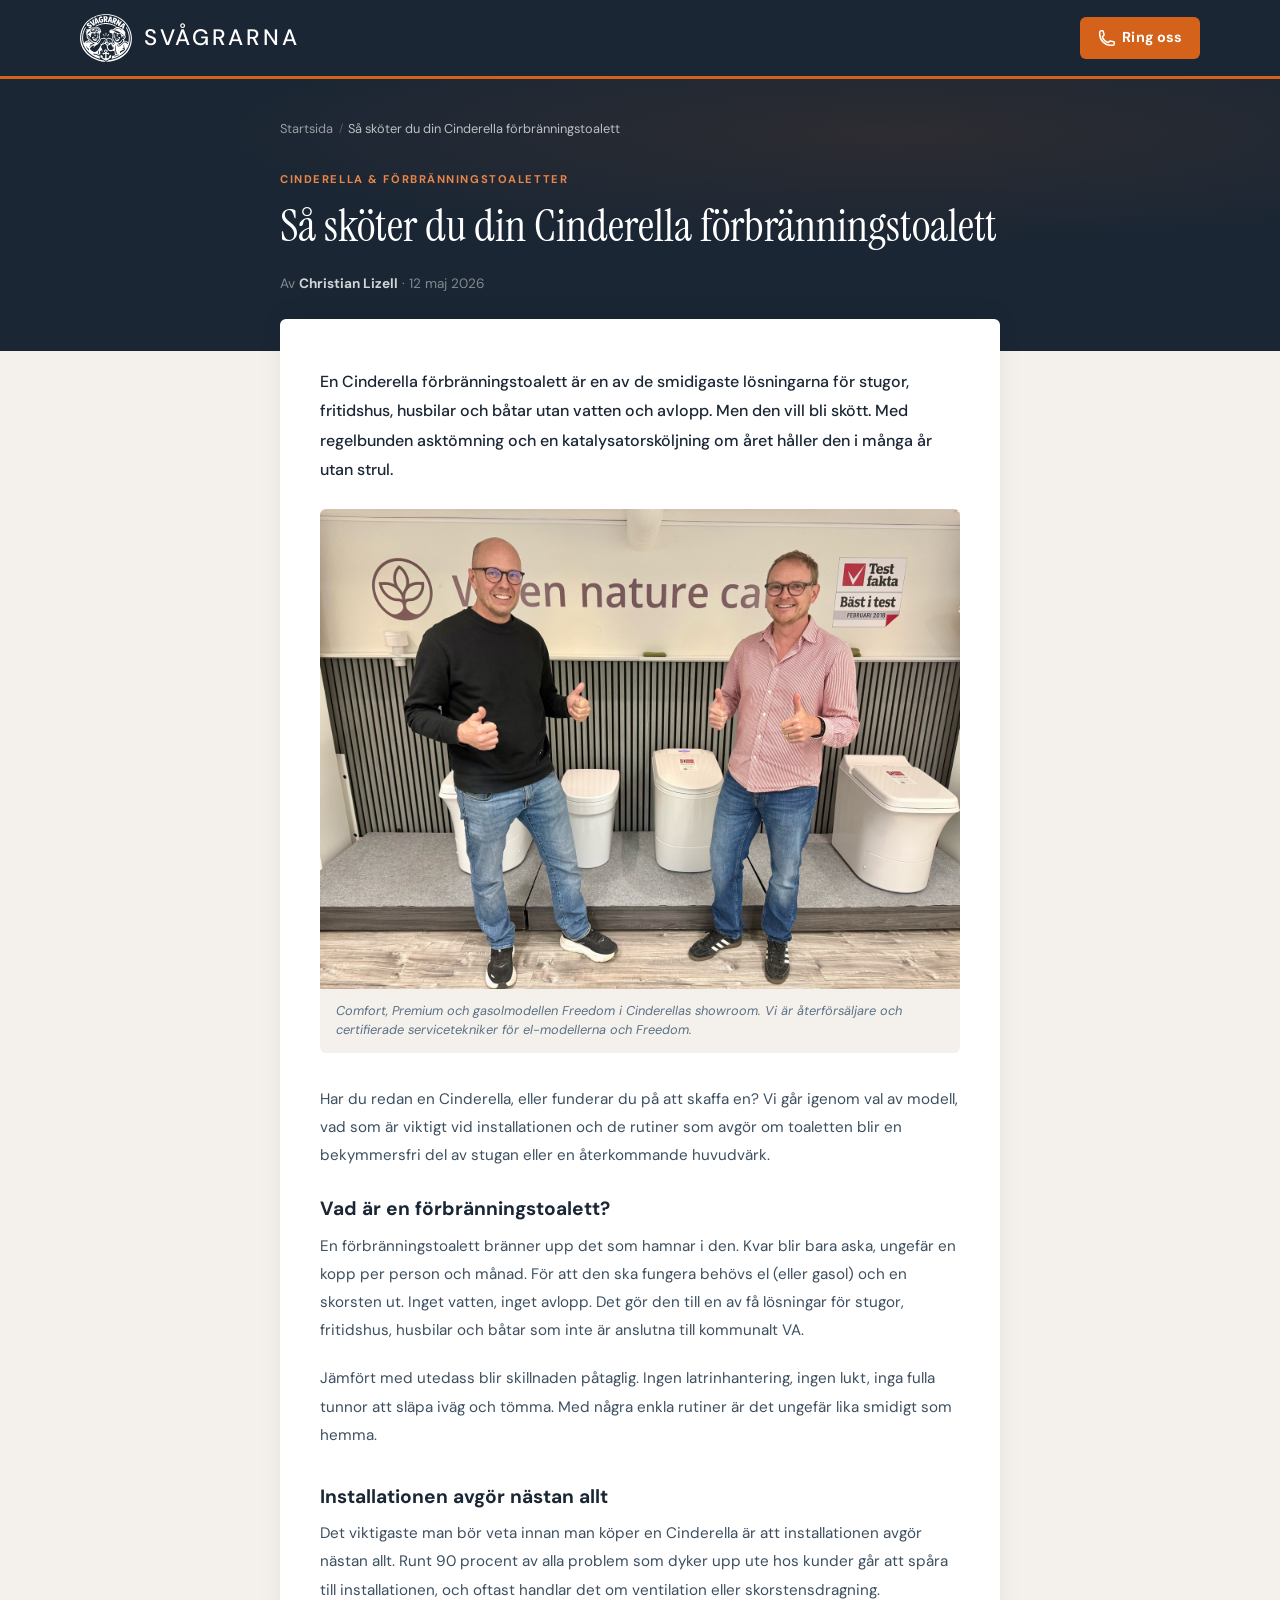
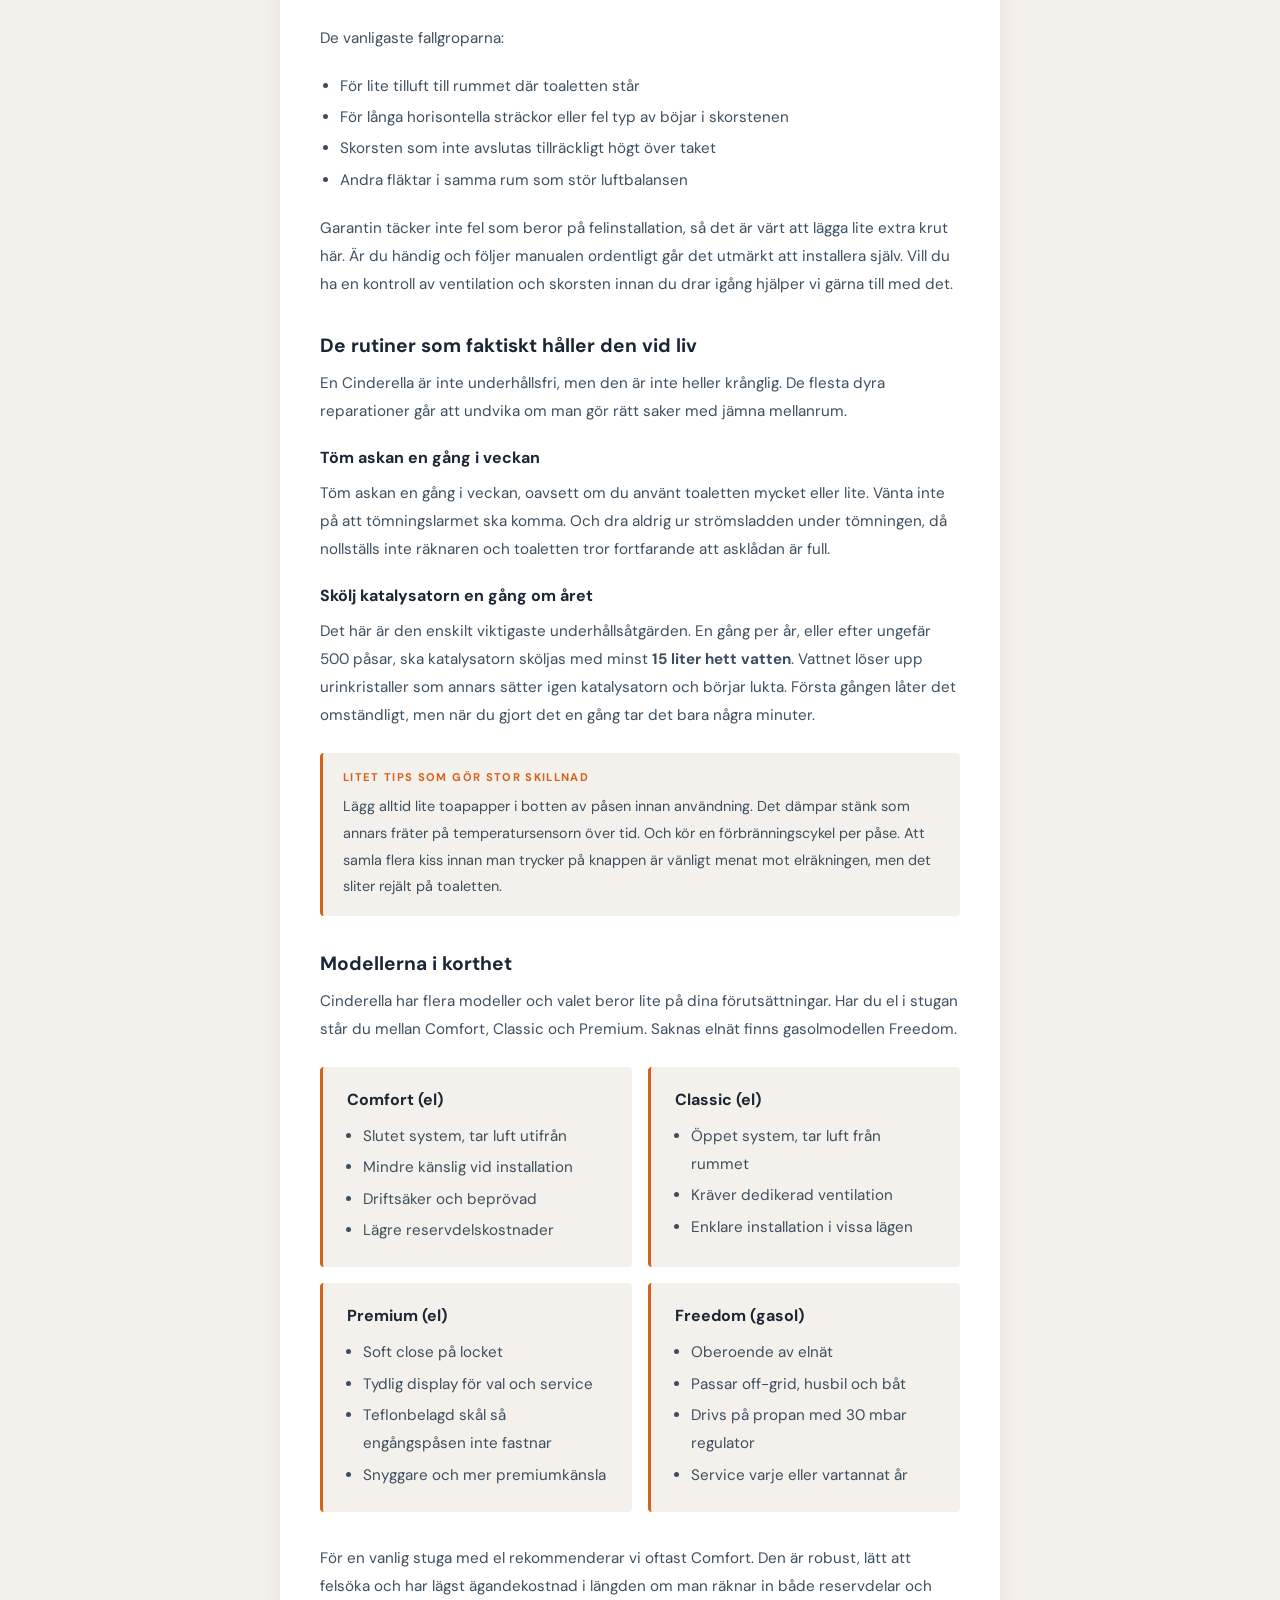
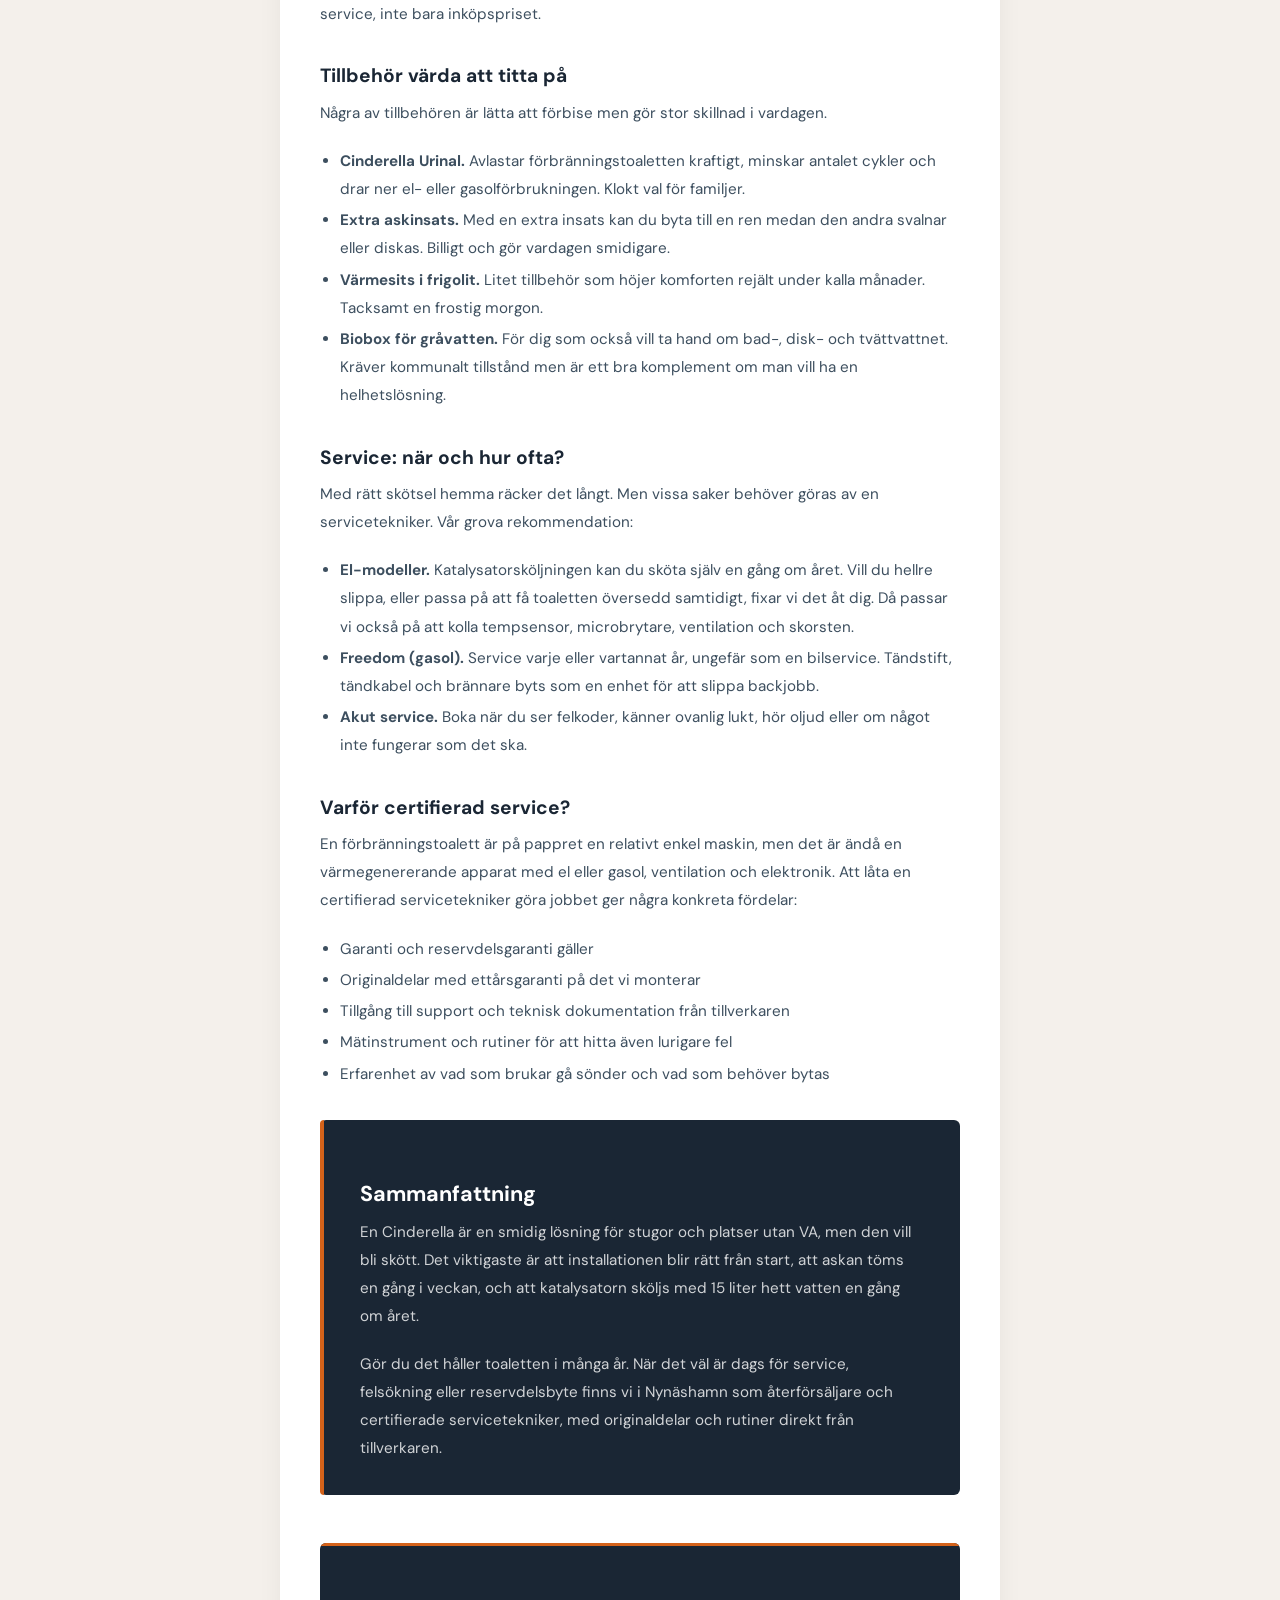
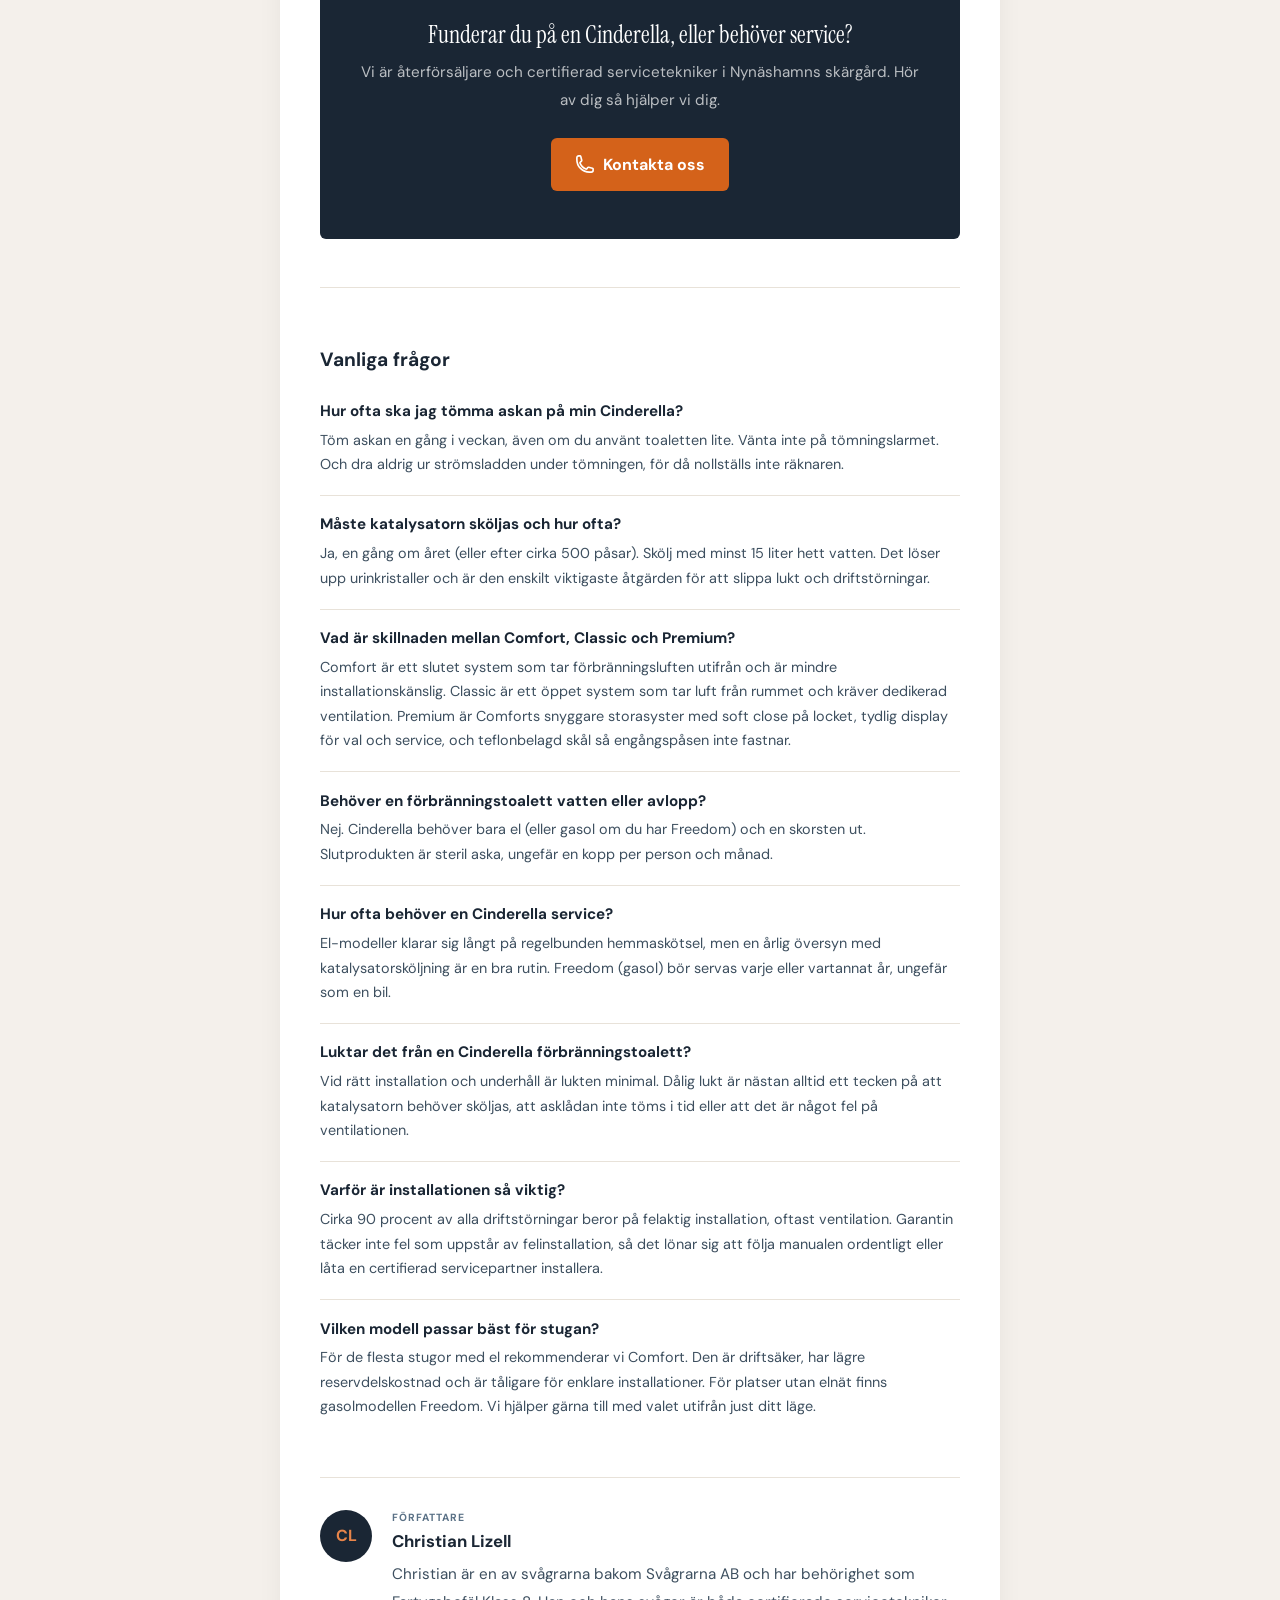
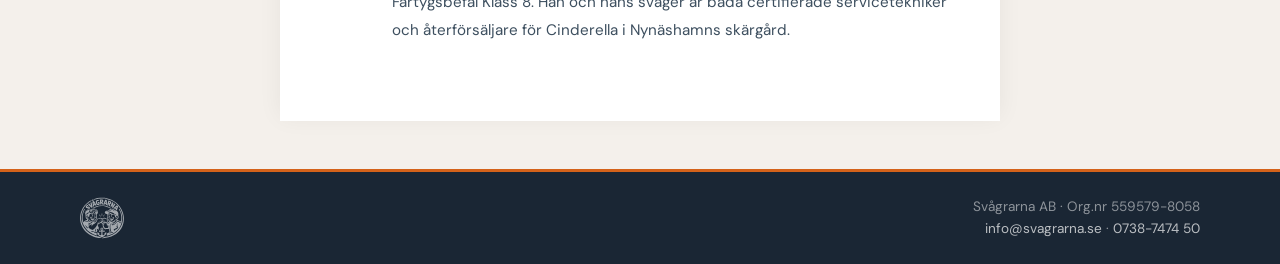
==== artiklar/cinderella-skotsel-och-service/index.html @ 36fe6ace "Korrigera askmängd: en kopp per person och månad, inte per cykel Co-Authored-By: Claude Opus 4.7 (1M" ====
<!DOCTYPE html>
<html lang="sv">
<head>
  <meta charset="UTF-8">
  <meta name="viewport" content="width=device-width, initial-scale=1.0">
  <meta name="description" content="Praktisk guide till skötsel och service av Cinderella förbränningstoaletter. Asktömning, katalysatorsköljning, val av modell, installation och vanliga problem.">
  <title>Så sköter du din Cinderella förbränningstoalett | Svågrarna AB</title>

  <link rel="canonical" href="https://svagrarna.se/artiklar/cinderella-skotsel-och-service/">
  <meta name="robots" content="index, follow">

  <!-- Open Graph -->
  <meta property="og:type" content="article">
  <meta property="og:title" content="Så sköter du din Cinderella förbränningstoalett">
  <meta property="og:description" content="Praktiska råd för asktömning, katalysatorsköljning, val av modell och vanliga problem med Cinderella förbränningstoaletter.">
  <meta property="og:url" content="https://svagrarna.se/artiklar/cinderella-skotsel-och-service/">
  <meta property="og:site_name" content="Svågrarna AB">
  <meta property="og:locale" content="sv_SE">
  <meta property="og:image" content="https://svagrarna.se/artiklar/cinderella-skotsel-och-service/cinderella-utbildning.jpg">
  <meta property="article:published_time" content="2026-05-12">
  <meta property="article:modified_time" content="2026-05-12">
  <meta property="article:author" content="Christian Lizell">

  <!-- Twitter Card -->
  <meta name="twitter:card" content="summary_large_image">
  <meta name="twitter:title" content="Så sköter du din Cinderella förbränningstoalett">
  <meta name="twitter:description" content="Praktiska råd för asktömning, katalysatorsköljning, val av modell och vanliga problem.">
  <meta name="twitter:image" content="https://svagrarna.se/artiklar/cinderella-skotsel-och-service/cinderella-utbildning.jpg">

  <!-- JSON-LD: Article -->
  <script type="application/ld+json">
  {
    "@context": "https://schema.org",
    "@type": "Article",
    "headline": "Så sköter du din Cinderella förbränningstoalett",
    "description": "Praktisk guide till skötsel och service av Cinderella förbränningstoaletter. Asktömning, katalysatorsköljning, val av modell, installation och vanliga problem.",
    "image": "https://svagrarna.se/artiklar/cinderella-skotsel-och-service/cinderella-utbildning.jpg",
    "author": {
      "@type": "Person",
      "name": "Christian Lizell",
      "url": "https://svagrarna.se"
    },
    "publisher": {
      "@type": "Organization",
      "name": "Svågrarna AB",
      "url": "https://svagrarna.se"
    },
    "datePublished": "2026-05-12",
    "dateModified": "2026-05-12",
    "mainEntityOfPage": {
      "@type": "WebPage",
      "@id": "https://svagrarna.se/artiklar/cinderella-skotsel-och-service/"
    },
    "keywords": "Cinderella, förbränningstoalett, stugtoalett, asktömning, katalysatorsköljning, service, Comfort, Classic, Premium, Nynäshamn, skärgård",
    "inLanguage": "sv-SE"
  }
  </script>

  <!-- JSON-LD: FAQPage -->
  <script type="application/ld+json">
  {
    "@context": "https://schema.org",
    "@type": "FAQPage",
    "mainEntity": [
      {
        "@type": "Question",
        "name": "Hur ofta ska jag tömma askan på min Cinderella?",
        "acceptedAnswer": {
          "@type": "Answer",
          "text": "Töm askan en gång i veckan, även om du använt toaletten lite. Vänta inte på tömningslarmet. Och dra aldrig ur strömsladden under tömningen, för då nollställs inte räknaren."
        }
      },
      {
        "@type": "Question",
        "name": "Måste katalysatorn sköljas och hur ofta?",
        "acceptedAnswer": {
          "@type": "Answer",
          "text": "Ja, en gång om året (eller efter cirka 500 påsar). Skölj med minst 15 liter hett vatten. Det löser upp urinkristaller och är den enskilt viktigaste åtgärden för att slippa lukt och driftstörningar."
        }
      },
      {
        "@type": "Question",
        "name": "Vad är skillnaden mellan Cinderella Comfort, Classic och Premium?",
        "acceptedAnswer": {
          "@type": "Answer",
          "text": "Comfort är ett slutet system som tar förbränningsluften utifrån och är mindre installationskänslig. Classic är ett öppet system som tar luft från rummet och kräver dedikerad ventilation. Premium är Comforts snyggare storasyster med soft close på locket, tydlig display för val och service, och teflonbelagd skål så engångspåsen inte fastnar."
        }
      },
      {
        "@type": "Question",
        "name": "Behöver en förbränningstoalett vatten eller avlopp?",
        "acceptedAnswer": {
          "@type": "Answer",
          "text": "Nej. Cinderella behöver bara el (eller gasol om du har Freedom) och en skorsten ut. Slutprodukten är steril aska, ungefär en kopp per person och månad."
        }
      },
      {
        "@type": "Question",
        "name": "Hur ofta behöver en Cinderella service?",
        "acceptedAnswer": {
          "@type": "Answer",
          "text": "El-modeller klarar sig långt på regelbunden hemmaskötsel, men en årlig översyn med katalysatorsköljning är en bra rutin. Freedom (gasol) bör servas varje eller vartannat år, ungefär som en bil."
        }
      },
      {
        "@type": "Question",
        "name": "Luktar det från en Cinderella förbränningstoalett?",
        "acceptedAnswer": {
          "@type": "Answer",
          "text": "Vid rätt installation och underhåll är lukten minimal. Dålig lukt är nästan alltid ett tecken på att katalysatorn behöver sköljas, att asklådan inte töms i tid eller att det är något fel på ventilationen."
        }
      },
      {
        "@type": "Question",
        "name": "Varför är installationen så viktig?",
        "acceptedAnswer": {
          "@type": "Answer",
          "text": "Cirka 90 procent av alla driftstörningar beror på felaktig installation, oftast ventilation. Garantin täcker inte fel som uppstår av felinstallation, så det lönar sig att följa manualen ordentligt eller låta en certifierad servicepartner installera."
        }
      },
      {
        "@type": "Question",
        "name": "Vilken modell passar bäst för stugan?",
        "acceptedAnswer": {
          "@type": "Answer",
          "text": "För de flesta stugor med el rekommenderar vi Comfort. Den är driftsäker, har lägre reservdelskostnad och är tåligare för enklare installationer. För platser utan elnät finns gasolmodellen Freedom. Vi hjälper gärna till med valet utifrån just ditt läge."
        }
      }
    ]
  }
  </script>

  <!-- JSON-LD: BreadcrumbList -->
  <script type="application/ld+json">
  {
    "@context": "https://schema.org",
    "@type": "BreadcrumbList",
    "itemListElement": [
      {
        "@type": "ListItem",
        "position": 1,
        "name": "Startsida",
        "item": "https://svagrarna.se/"
      },
      {
        "@type": "ListItem",
        "position": 2,
        "name": "Så sköter du din Cinderella förbränningstoalett",
        "item": "https://svagrarna.se/artiklar/cinderella-skotsel-och-service/"
      }
    ]
  }
  </script>

  <link rel="preconnect" href="https://fonts.googleapis.com">
  <link rel="preconnect" href="https://fonts.gstatic.com" crossorigin>
  <link href="https://fonts.googleapis.com/css2?family=DM+Sans:ital,wght@0,400;0,500;0,600;0,700;1,400&family=Instrument+Serif:ital@0;1&display=swap" rel="stylesheet">

  <style>
    :root {
      --rust: #d4621a;
      --rust-dark: #b8520f;
      --rust-light: #e8854a;
      --navy: #1a2634;
      --navy-mid: #243545;
      --navy-light: #2e4356;
      --slate: #5a7186;
      --slate-light: #8da4b8;
      --sand: #f4f0eb;
      --sand-dark: #e8e2d9;
      --white: #ffffff;
      --text: #1a2634;
      --text-light: #5a7186;
      --text-body: #3d4f5f;

      --font-display: 'Instrument Serif', Georgia, serif;
      --font-body: 'DM Sans', system-ui, sans-serif;
    }

    *, *::before, *::after { margin: 0; padding: 0; box-sizing: border-box; }
    html { scroll-behavior: smooth; -webkit-text-size-adjust: 100%; background: var(--navy); }
    body { font-family: var(--font-body); color: var(--text); background: var(--sand); line-height: 1.6; font-size: 16px; -webkit-font-smoothing: antialiased; overflow-x: hidden; }
    img, svg { display: block; max-width: 100%; }
    a { color: inherit; text-decoration: none; }
    button { font-family: inherit; cursor: pointer; border: none; }

    /* HEADER */
    .site-header {
      position: sticky; top: 0; z-index: 100;
      background: var(--navy);
      border-bottom: 3px solid var(--rust);
      padding: 0.75rem 1rem;
    }
    .header-inner {
      max-width: 1120px; margin: 0 auto;
      display: flex; align-items: center; justify-content: space-between; gap: 1rem;
    }
    .header-brand { display: flex; align-items: center; gap: 0.75rem; flex-shrink: 0; }
    .header-logo { height: 48px; width: auto; flex-shrink: 0; filter: brightness(0) invert(1); }
    .header-wordmark {
      font-family: var(--font-body); font-size: 1.2rem; font-weight: 500;
      color: var(--white); letter-spacing: 0.12em; white-space: nowrap;
    }
    .btn-call {
      display: inline-flex; align-items: center; gap: 0.4rem;
      background: var(--rust); color: var(--white);
      font-weight: 700; font-size: 0.9rem;
      padding: 0.6rem 1.1rem; border-radius: 6px;
      letter-spacing: 0.01em;
      transition: background 0.2s, transform 0.15s;
      white-space: nowrap;
    }
    .btn-call:hover { background: var(--rust-dark); }
    .btn-call:active { transform: scale(0.97); }
    .btn-call svg { width: 18px; height: 18px; flex-shrink: 0; }
    .header-actions { display: flex; align-items: center; gap: 0.75rem; }
    .btn-call .btn-label-long { display: none; }
    @media (min-width: 480px) {
      .btn-call .btn-label-short { display: none; }
      .btn-call .btn-label-long { display: inline; }
    }

    /* ARTICLE HERO */
    .article-hero {
      background: var(--navy);
      color: var(--white);
      padding: 2rem 1rem 3rem;
      position: relative;
      overflow: hidden;
    }
    .article-hero::before {
      content: '';
      position: absolute; inset: 0;
      background:
        radial-gradient(ellipse 80% 60% at 70% 20%, rgba(212,98,26,0.10) 0%, transparent 70%),
        radial-gradient(ellipse 50% 80% at 20% 80%, rgba(26,38,52,0.6) 0%, transparent 60%);
      pointer-events: none;
    }
    .article-hero-inner {
      position: relative; z-index: 1;
      max-width: 720px; margin: 0 auto;
    }
    .breadcrumb {
      font-size: 0.8rem;
      color: rgba(255,255,255,0.4);
      margin-bottom: 2rem;
      display: flex;
      align-items: center;
      gap: 0.35rem;
      flex-wrap: wrap;
    }
    .breadcrumb a { color: rgba(255,255,255,0.55); transition: color 0.2s; }
    .breadcrumb a:hover { color: var(--white); }
    .breadcrumb-sep { color: rgba(255,255,255,0.25); font-size: 0.7rem; user-select: none; }
    .breadcrumb-current { color: rgba(255,255,255,0.7); }

    .article-category {
      font-size: 0.7rem; font-weight: 700;
      letter-spacing: 0.14em; text-transform: uppercase;
      color: var(--rust-light);
      margin-bottom: 0.75rem;
    }
    .article-hero h1 {
      font-family: var(--font-display);
      font-weight: 400;
      font-size: clamp(1.8rem, 5vw, 2.8rem);
      line-height: 1.15;
      margin-bottom: 1.25rem;
    }
    .article-meta { font-size: 0.85rem; color: rgba(255,255,255,0.45); }
    .article-meta strong { color: rgba(255,255,255,0.8); }

    /* ARTICLE BODY */
    .article-body {
      max-width: 720px;
      margin: -1.5rem auto 0;
      padding: 2.5rem 1.5rem 3rem;
      background: var(--white);
      position: relative;
      z-index: 2;
      border-radius: 6px 6px 0 0;
      box-shadow: 0 -4px 24px rgba(0,0,0,0.06);
    }
    .article-body p {
      color: var(--text-body);
      line-height: 1.85;
      margin-bottom: 1.25rem;
      font-size: 0.95rem;
    }
    .article-body p.lead {
      font-size: 1rem;
      color: var(--text);
      line-height: 1.85;
      margin-bottom: 1.5rem;
      font-weight: 500;
    }
    .article-body h2 {
      font-family: var(--font-body);
      font-size: 1.2rem;
      font-weight: 700;
      color: var(--text);
      margin: 2.25rem 0 0.6rem;
      line-height: 1.3;
    }
    .article-body h2:first-of-type { margin-top: 1.75rem; }
    .article-body h3 {
      font-size: 1rem;
      font-weight: 700;
      color: var(--text);
      margin-bottom: 0.5rem;
    }
    .article-body ul {
      color: var(--text-body);
      margin: 0 0 1.25rem 1.25rem;
      line-height: 1.85;
      font-size: 0.95rem;
    }
    .article-body li { margin-bottom: 0.2rem; }

    /* FIGURE */
    .article-figure {
      margin: 0 0 2rem;
      border-radius: 6px;
      overflow: hidden;
      background: var(--sand);
    }
    .article-figure img {
      width: 100%;
      height: auto;
      display: block;
    }
    .article-figure figcaption {
      font-size: 0.8rem;
      color: var(--text-light);
      padding: 0.75rem 1rem 0.85rem;
      line-height: 1.5;
      font-style: italic;
    }

    /* COMPARISON GRID */
    .compare-grid {
      display: grid;
      grid-template-columns: 1fr;
      gap: 1rem;
      margin: 1.5rem 0 2rem;
    }
    @media (min-width: 600px) {
      .compare-grid { grid-template-columns: 1fr 1fr; }
    }
    .compare-card {
      background: var(--sand);
      padding: 1.25rem 1.5rem;
      border-left: 3px solid var(--rust);
      border-radius: 4px;
    }
    .compare-card h3 { margin-bottom: 0.6rem; }
    .compare-card ul { margin-left: 1rem; margin-bottom: 0; }

    /* TIP CALLOUT */
    .tip-box {
      background: var(--sand);
      border-left: 3px solid var(--rust);
      padding: 1rem 1.25rem;
      margin: 1.5rem 0;
      border-radius: 4px;
    }
    .tip-box h3 {
      font-size: 0.7rem;
      font-weight: 700;
      letter-spacing: 0.12em;
      text-transform: uppercase;
      color: var(--rust);
      margin-bottom: 0.4rem;
    }
    .tip-box p {
      margin: 0;
      font-size: 0.9rem;
    }

    /* SUMMARY BOX */
    .summary-box {
      background: var(--navy);
      color: var(--white);
      padding: 1.75rem 2rem;
      margin: 2rem 0;
      border-radius: 6px;
      position: relative;
    }
    .summary-box::before {
      content: '';
      position: absolute;
      top: 0; left: 0; bottom: 0;
      width: 4px;
      background: var(--rust);
      border-radius: 6px 0 0 6px;
    }
    .summary-box h2 {
      margin: 0 0 0.6rem;
      padding-top: 0;
      color: var(--white);
      font-size: 1.35rem;
    }
    .summary-box p { color: rgba(255,255,255,0.8); font-size: 0.95rem; }
    .summary-box p:last-child { margin-bottom: 0; }

    /* CTA */
    .article-cta {
      background: var(--navy);
      color: var(--white);
      padding: 2.5rem 2rem;
      text-align: center;
      border-radius: 6px;
      margin: 3rem 0;
      position: relative;
      overflow: hidden;
    }
    .article-cta::before {
      content: '';
      position: absolute;
      top: 0; left: 0; right: 0;
      height: 3px;
      background: var(--rust);
    }
    .article-cta h2 {
      font-family: var(--font-display);
      font-size: 1.5rem;
      font-weight: 400;
      margin-bottom: 0.5rem;
      color: var(--white);
    }
    .article-cta p { margin-bottom: 1.5rem; color: rgba(255,255,255,0.7); }
    .article-cta .cta-btn {
      display: inline-flex; align-items: center; gap: 0.5rem;
      background: var(--rust); color: var(--white);
      font-weight: 700; font-size: 1rem;
      padding: 0.85rem 1.5rem;
      border-radius: 6px;
      transition: background 0.2s, transform 0.15s;
    }
    .article-cta .cta-btn:hover { background: var(--rust-dark); }
    .article-cta .cta-btn:active { transform: scale(0.97); }
    .article-cta .cta-btn svg { width: 20px; height: 20px; }

    /* FAQ */
    .faq-section {
      margin-top: 3rem;
      padding-top: 2rem;
      border-top: 1px solid var(--sand-dark);
    }
    .faq-section > h2 { margin-top: 0; }
    .faq-item {
      border-bottom: 1px solid var(--sand-dark);
      padding: 1.15rem 0;
    }
    .faq-item:last-child { border-bottom: none; }
    .faq-item dt {
      font-weight: 700;
      color: var(--text);
      margin-bottom: 0.35rem;
      font-size: 0.95rem;
      line-height: 1.4;
    }
    .faq-item dd {
      color: var(--text-body);
      line-height: 1.7;
      font-size: 0.9rem;
    }

    /* AUTHOR */
    .author-box {
      display: flex;
      align-items: flex-start;
      gap: 1.25rem;
      border-top: 1px solid var(--sand-dark);
      padding-top: 2rem;
      margin-top: 2.5rem;
    }
    .author-avatar {
      width: 52px; height: 52px;
      border-radius: 50%;
      background: var(--navy);
      display: flex; align-items: center; justify-content: center;
      color: var(--rust-light);
      font-weight: 700; font-size: 1rem;
      flex-shrink: 0;
    }
    .author-label {
      font-size: 0.65rem; font-weight: 700;
      letter-spacing: 0.1em; text-transform: uppercase;
      color: var(--slate); margin-bottom: 0.1rem;
    }
    .author-name {
      font-weight: 700;
      font-size: 1.05rem;
      margin-bottom: 0.3rem;
      color: var(--text);
    }
    .author-bio {
      font-size: 0.85rem;
      color: var(--text-body);
      line-height: 1.65;
    }

    /* FOOTER */
    .site-footer {
      background: var(--navy);
      color: rgba(255,255,255,0.5);
      padding: 1.5rem 1rem;
      border-top: 3px solid var(--rust);
    }
    .footer-inner {
      max-width: 1120px; margin: 0 auto;
      display: flex; flex-wrap: wrap;
      justify-content: space-between; align-items: center;
      gap: 1rem;
    }
    .footer-logo { height: 44px; width: auto; filter: brightness(0) invert(1); opacity: 0.6; }
    .footer-info { font-size: 0.85rem; text-align: right; }
    .footer-info a { color: rgba(255,255,255,0.7); transition: color 0.2s; }
    .footer-info a:hover { color: var(--white); }

    /* RESPONSIVE */
    @media (min-width: 768px) {
      .site-header { padding: 0.75rem 2rem; }
      .header-logo { height: 52px; }
      .header-wordmark { font-size: 1.4rem; }
      .article-hero { padding: 2.5rem 2rem 3.5rem; }
      .article-body { padding: 3rem 2.5rem 3.5rem; margin-top: -2rem; }
      .summary-box { padding: 2rem 2.5rem; }
      .article-cta { padding: 3rem 2.5rem; }
    }
    @media (max-width: 600px) {
      .btn-call { min-height: 48px; }
    }
    @media (prefers-reduced-motion: reduce) {
      html { scroll-behavior: auto; }
    }
  </style>
</head>
<body>

  <!-- Header -->
  <header class="site-header">
    <div class="header-inner">
      <a href="/" class="header-brand" aria-label="Svågrarna AB, startsida">
        <img src="/sv%C3%A5grarna.svg" alt="" class="header-logo">
        <span class="header-wordmark">SVÅGRARNA</span>
      </a>
      <div class="header-actions">
        <a href="#" class="btn-call phone-link" aria-label="Ring oss">
          <svg xmlns="http://www.w3.org/2000/svg" fill="none" viewBox="0 0 24 24" stroke-width="2" stroke="currentColor"><path stroke-linecap="round" stroke-linejoin="round" d="M2.25 6.75c0 8.284 6.716 15 15 15h2.25a2.25 2.25 0 002.25-2.25v-1.372c0-.516-.351-.966-.852-1.091l-4.423-1.106c-.44-.11-.902.055-1.173.417l-.97 1.293c-.282.376-.769.542-1.21.38a12.035 12.035 0 01-7.143-7.143c-.162-.441.004-.928.38-1.21l1.293-.97c.363-.271.527-.734.417-1.173L6.963 3.102a1.125 1.125 0 00-1.091-.852H4.5A2.25 2.25 0 002.25 4.5v2.25z"/></svg>
          <span class="btn-label-short">Ring</span>
          <span class="btn-label-long">Ring oss</span>
        </a>
      </div>
    </div>
  </header>

  <!-- Article hero -->
  <header class="article-hero">
    <div class="article-hero-inner">
      <nav class="breadcrumb" aria-label="Brödsmulor">
        <a href="/">Startsida</a>
        <span class="breadcrumb-sep" aria-hidden="true">/</span>
        <span class="breadcrumb-current">Så sköter du din Cinderella förbränningstoalett</span>
      </nav>
      <div class="article-category">Cinderella &amp; Förbränningstoaletter</div>
      <h1>Så sköter du din Cinderella förbränningstoalett</h1>
      <div class="article-meta">
        Av <strong>Christian Lizell</strong> &middot;
        <time datetime="2026-05-12">12 maj 2026</time>
      </div>
    </div>
  </header>

  <!-- Article body -->
  <main class="article-body">
    <article>

      <p class="lead">
        En Cinderella förbränningstoalett är en av de smidigaste lösningarna för stugor, fritidshus,
        husbilar och båtar utan vatten och avlopp. Men den vill bli skött. Med regelbunden
        asktömning och en katalysatorsköljning om året håller den i många år utan strul.
      </p>

      <figure class="article-figure">
        <img src="cinderella-utbildning.jpg" alt="Svågrarna framför tre olika Cinderella förbränningstoaletter: Comfort, Premium och Freedom." loading="lazy" width="1600" height="1200">
        <figcaption>Comfort, Premium och gasolmodellen Freedom i Cinderellas showroom. Vi är återförsäljare och certifierade servicetekniker för el-modellerna och Freedom.</figcaption>
      </figure>

      <p>
        Har du redan en Cinderella, eller funderar du på att skaffa en? Vi går igenom val av modell,
        vad som är viktigt vid installationen och de rutiner som avgör om toaletten blir en
        bekymmersfri del av stugan eller en återkommande huvudvärk.
      </p>

      <h2 id="vad-ar-en-forbranningstoalett">Vad är en förbränningstoalett?</h2>
      <p>
        En förbränningstoalett bränner upp det som hamnar i den. Kvar blir bara aska, ungefär en
        kopp per person och månad. För att den ska fungera behövs el (eller gasol) och en skorsten
        ut. Inget vatten, inget avlopp. Det gör den till en av få lösningar för stugor, fritidshus,
        husbilar och båtar som inte är anslutna till kommunalt VA.
      </p>
      <p>
        Jämfört med utedass blir skillnaden påtaglig. Ingen latrinhantering, ingen lukt, inga
        fulla tunnor att släpa iväg och tömma. Med några enkla rutiner är det ungefär lika
        smidigt som hemma.
      </p>

      <h2 id="installation-ar-a-och-o">Installationen avgör nästan allt</h2>
      <p>
        Det viktigaste man bör veta innan man köper en Cinderella är att installationen avgör
        nästan allt. Runt 90 procent av alla problem som dyker upp ute hos kunder går att spåra
        till installationen, och oftast handlar det om ventilation eller skorstensdragning.
      </p>
      <p>De vanligaste fallgroparna:</p>
      <ul>
        <li>För lite tilluft till rummet där toaletten står</li>
        <li>För långa horisontella sträckor eller fel typ av böjar i skorstenen</li>
        <li>Skorsten som inte avslutas tillräckligt högt över taket</li>
        <li>Andra fläktar i samma rum som stör luftbalansen</li>
      </ul>
      <p>
        Garantin täcker inte fel som beror på felinstallation, så det är värt att lägga lite extra
        krut här. Är du händig och följer manualen ordentligt går det utmärkt att installera själv.
        Vill du ha en kontroll av ventilation och skorsten innan du drar igång hjälper vi gärna
        till med det.
      </p>

      <h2 id="forebyggande-underhall">De rutiner som faktiskt håller den vid liv</h2>
      <p>
        En Cinderella är inte underhållsfri, men den är inte heller krånglig. De flesta dyra
        reparationer går att undvika om man gör rätt saker med jämna mellanrum.
      </p>

      <h3>Töm askan en gång i veckan</h3>
      <p>
        Töm askan en gång i veckan, oavsett om du använt toaletten mycket eller lite. Vänta inte
        på att tömningslarmet ska komma. Och dra aldrig ur strömsladden under tömningen, då
        nollställs inte räknaren och toaletten tror fortfarande att asklådan är full.
      </p>

      <h3>Skölj katalysatorn en gång om året</h3>
      <p>
        Det här är den enskilt viktigaste underhållsåtgärden. En gång per år, eller efter ungefär
        500 påsar, ska katalysatorn sköljas med minst <strong>15 liter hett vatten</strong>.
        Vattnet löser upp urinkristaller som annars sätter igen katalysatorn och börjar lukta.
        Första gången låter det omständligt, men när du gjort det en gång tar det bara några
        minuter.
      </p>

      <div class="tip-box">
        <h3>Litet tips som gör stor skillnad</h3>
        <p>
          Lägg alltid lite toapapper i botten av påsen innan användning. Det dämpar stänk som
          annars fräter på temperatursensorn över tid. Och kör en förbränningscykel per påse. Att
          samla flera kiss innan man trycker på knappen är vänligt menat mot elräkningen, men det
          sliter rejält på toaletten.
        </p>
      </div>

      <h2 id="modellerna-i-korthet">Modellerna i korthet</h2>
      <p>
        Cinderella har flera modeller och valet beror lite på dina förutsättningar. Har du el i
        stugan står du mellan Comfort, Classic och Premium. Saknas elnät finns gasolmodellen
        Freedom.
      </p>
      <div class="compare-grid">
        <div class="compare-card">
          <h3>Comfort (el)</h3>
          <ul>
            <li>Slutet system, tar luft utifrån</li>
            <li>Mindre känslig vid installation</li>
            <li>Driftsäker och beprövad</li>
            <li>Lägre reservdelskostnader</li>
          </ul>
        </div>
        <div class="compare-card">
          <h3>Classic (el)</h3>
          <ul>
            <li>Öppet system, tar luft från rummet</li>
            <li>Kräver dedikerad ventilation</li>
            <li>Enklare installation i vissa lägen</li>
          </ul>
        </div>
        <div class="compare-card">
          <h3>Premium (el)</h3>
          <ul>
            <li>Soft close på locket</li>
            <li>Tydlig display för val och service</li>
            <li>Teflonbelagd skål så engångspåsen inte fastnar</li>
            <li>Snyggare och mer premiumkänsla</li>
          </ul>
        </div>
        <div class="compare-card">
          <h3>Freedom (gasol)</h3>
          <ul>
            <li>Oberoende av elnät</li>
            <li>Passar off-grid, husbil och båt</li>
            <li>Drivs på propan med 30 mbar regulator</li>
            <li>Service varje eller vartannat år</li>
          </ul>
        </div>
      </div>
      <p>
        För en vanlig stuga med el rekommenderar vi oftast Comfort. Den är robust, lätt att
        felsöka och har lägst ägandekostnad i längden om man räknar in både reservdelar och
        service, inte bara inköpspriset.
      </p>

      <h2 id="tillbehor">Tillbehör värda att titta på</h2>
      <p>
        Några av tillbehören är lätta att förbise men gör stor skillnad i vardagen.
      </p>
      <ul>
        <li><strong>Cinderella Urinal.</strong> Avlastar förbränningstoaletten kraftigt, minskar
          antalet cykler och drar ner el- eller gasolförbrukningen. Klokt val för familjer.</li>
        <li><strong>Extra askinsats.</strong> Med en extra insats kan du byta till en ren medan
          den andra svalnar eller diskas. Billigt och gör vardagen smidigare.</li>
        <li><strong>Värmesits i frigolit.</strong> Litet tillbehör som höjer komforten rejält
          under kalla månader. Tacksamt en frostig morgon.</li>
        <li><strong>Biobox för gråvatten.</strong> För dig som också vill ta hand om bad-, disk-
          och tvättvattnet. Kräver kommunalt tillstånd men är ett bra komplement om man vill ha
          en helhetslösning.</li>
      </ul>

      <h2 id="service-nar-och-hur-ofta">Service: när och hur ofta?</h2>
      <p>
        Med rätt skötsel hemma räcker det långt. Men vissa saker behöver göras av en
        servicetekniker. Vår grova rekommendation:
      </p>
      <ul>
        <li><strong>El-modeller.</strong> Katalysatorsköljningen kan du sköta själv en gång om
          året. Vill du hellre slippa, eller passa på att få toaletten översedd samtidigt, fixar
          vi det åt dig. Då passar vi också på att kolla tempsensor, microbrytare, ventilation
          och skorsten.</li>
        <li><strong>Freedom (gasol).</strong> Service varje eller vartannat år, ungefär som en
          bilservice. Tändstift, tändkabel och brännare byts som en enhet för att slippa backjobb.</li>
        <li><strong>Akut service.</strong> Boka när du ser felkoder, känner ovanlig lukt, hör
          oljud eller om något inte fungerar som det ska.</li>
      </ul>

      <h2 id="varfor-auktoriserad-service">Varför certifierad service?</h2>
      <p>
        En förbränningstoalett är på pappret en relativt enkel maskin, men det är ändå en
        värmegenererande apparat med el eller gasol, ventilation och elektronik. Att låta en
        certifierad servicetekniker göra jobbet ger några konkreta fördelar:
      </p>
      <ul>
        <li>Garanti och reservdelsgaranti gäller</li>
        <li>Originaldelar med ettårsgaranti på det vi monterar</li>
        <li>Tillgång till support och teknisk dokumentation från tillverkaren</li>
        <li>Mätinstrument och rutiner för att hitta även lurigare fel</li>
        <li>Erfarenhet av vad som brukar gå sönder och vad som behöver bytas</li>
      </ul>

      <!-- Summary -->
      <div class="summary-box">
        <h2>Sammanfattning</h2>
        <p>
          En Cinderella är en smidig lösning för stugor och platser utan VA, men den vill bli
          skött. Det viktigaste är att installationen blir rätt från start, att askan töms en
          gång i veckan, och att katalysatorn sköljs med 15 liter hett vatten en gång om året.
        </p>
        <p>
          Gör du det håller toaletten i många år. När det väl är dags för service, felsökning
          eller reservdelsbyte finns vi i Nynäshamn som återförsäljare och certifierade
          servicetekniker, med originaldelar och rutiner direkt från tillverkaren.
        </p>
      </div>

      <!-- CTA -->
      <div class="article-cta">
        <h2>Funderar du på en Cinderella, eller behöver service?</h2>
        <p>Vi är återförsäljare och certifierad servicetekniker i Nynäshamns skärgård. Hör av dig så hjälper vi dig.</p>
        <a href="/#kontakt" class="cta-btn">
          <svg xmlns="http://www.w3.org/2000/svg" fill="none" viewBox="0 0 24 24" stroke-width="2" stroke="currentColor"><path stroke-linecap="round" stroke-linejoin="round" d="M2.25 6.75c0 8.284 6.716 15 15 15h2.25a2.25 2.25 0 002.25-2.25v-1.372c0-.516-.351-.966-.852-1.091l-4.423-1.106c-.44-.11-.902.055-1.173.417l-.97 1.293c-.282.376-.769.542-1.21.38a12.035 12.035 0 01-7.143-7.143c-.162-.441.004-.928.38-1.21l1.293-.97c.363-.271.527-.734.417-1.173L6.963 3.102a1.125 1.125 0 00-1.091-.852H4.5A2.25 2.25 0 002.25 4.5v2.25z"/></svg>
          Kontakta oss
        </a>
      </div>

      <!-- FAQ -->
      <section class="faq-section" aria-labelledby="faq">
        <h2 id="faq">Vanliga frågor</h2>
        <dl>
          <div class="faq-item">
            <dt>Hur ofta ska jag tömma askan på min Cinderella?</dt>
            <dd>Töm askan en gång i veckan, även om du använt toaletten lite. Vänta inte på tömningslarmet. Och dra aldrig ur strömsladden under tömningen, för då nollställs inte räknaren.</dd>
          </div>
          <div class="faq-item">
            <dt>Måste katalysatorn sköljas och hur ofta?</dt>
            <dd>Ja, en gång om året (eller efter cirka 500 påsar). Skölj med minst 15 liter hett vatten. Det löser upp urinkristaller och är den enskilt viktigaste åtgärden för att slippa lukt och driftstörningar.</dd>
          </div>
          <div class="faq-item">
            <dt>Vad är skillnaden mellan Comfort, Classic och Premium?</dt>
            <dd>Comfort är ett slutet system som tar förbränningsluften utifrån och är mindre installationskänslig. Classic är ett öppet system som tar luft från rummet och kräver dedikerad ventilation. Premium är Comforts snyggare storasyster med soft close på locket, tydlig display för val och service, och teflonbelagd skål så engångspåsen inte fastnar.</dd>
          </div>
          <div class="faq-item">
            <dt>Behöver en förbränningstoalett vatten eller avlopp?</dt>
            <dd>Nej. Cinderella behöver bara el (eller gasol om du har Freedom) och en skorsten ut. Slutprodukten är steril aska, ungefär en kopp per person och månad.</dd>
          </div>
          <div class="faq-item">
            <dt>Hur ofta behöver en Cinderella service?</dt>
            <dd>El-modeller klarar sig långt på regelbunden hemmaskötsel, men en årlig översyn med katalysatorsköljning är en bra rutin. Freedom (gasol) bör servas varje eller vartannat år, ungefär som en bil.</dd>
          </div>
          <div class="faq-item">
            <dt>Luktar det från en Cinderella förbränningstoalett?</dt>
            <dd>Vid rätt installation och underhåll är lukten minimal. Dålig lukt är nästan alltid ett tecken på att katalysatorn behöver sköljas, att asklådan inte töms i tid eller att det är något fel på ventilationen.</dd>
          </div>
          <div class="faq-item">
            <dt>Varför är installationen så viktig?</dt>
            <dd>Cirka 90 procent av alla driftstörningar beror på felaktig installation, oftast ventilation. Garantin täcker inte fel som uppstår av felinstallation, så det lönar sig att följa manualen ordentligt eller låta en certifierad servicepartner installera.</dd>
          </div>
          <div class="faq-item">
            <dt>Vilken modell passar bäst för stugan?</dt>
            <dd>För de flesta stugor med el rekommenderar vi Comfort. Den är driftsäker, har lägre reservdelskostnad och är tåligare för enklare installationer. För platser utan elnät finns gasolmodellen Freedom. Vi hjälper gärna till med valet utifrån just ditt läge.</dd>
          </div>
        </dl>
      </section>

      <!-- Author -->
      <div class="author-box">
        <div class="author-avatar">CL</div>
        <div>
          <div class="author-label">Författare</div>
          <div class="author-name">Christian Lizell</div>
          <p class="author-bio">
            Christian är en av svågrarna bakom Svågrarna AB och har behörighet som Fartygsbefäl
            Klass 8. Han och hans svåger är båda certifierade servicetekniker och återförsäljare
            för Cinderella i Nynäshamns skärgård.
          </p>
        </div>
      </div>

    </article>
  </main>

  <!-- Bottom spacer -->
  <div style="background:var(--sand);padding-bottom:3rem;" aria-hidden="true"></div>

  <!-- Footer -->
  <footer class="site-footer">
    <div class="footer-inner">
      <img src="/sv%C3%A5grarna.svg" alt="Svågrarna AB" class="footer-logo">
      <div class="footer-info">
        Svågrarna AB &middot; <span class="org-display"></span><br>
        <a href="mailto:info@svagrarna.se">info@svagrarna.se</a> &middot;
        <a href="#" class="phone-link phone-display-inline"></a>
      </div>
    </div>
  </footer>

  <script>
    document.addEventListener('DOMContentLoaded', function () {
      var p = ['07','38','74','74','50'];
      var ph = p.join('');
      var phFmt = p[0]+p[1]+'-'+p[2]+p[3]+' '+p[4];
      var phInt = '+46' + ph.substring(1);
      var o = ['5595','79-','8058'];
      var org = 'Org.nr ' + o.join('');

      document.querySelectorAll('.phone-link').forEach(function(el) {
        el.href = 'tel:' + phInt;
      });
      document.querySelectorAll('.phone-display').forEach(function(el) {
        el.textContent = phFmt;
      });
      document.querySelectorAll('.phone-display-inline').forEach(function(el) {
        el.textContent = phFmt;
        el.href = 'tel:' + phInt;
      });
      document.querySelectorAll('.org-display').forEach(function(el) {
        el.textContent = org;
      });
    });
  </script>

</body>
</html>
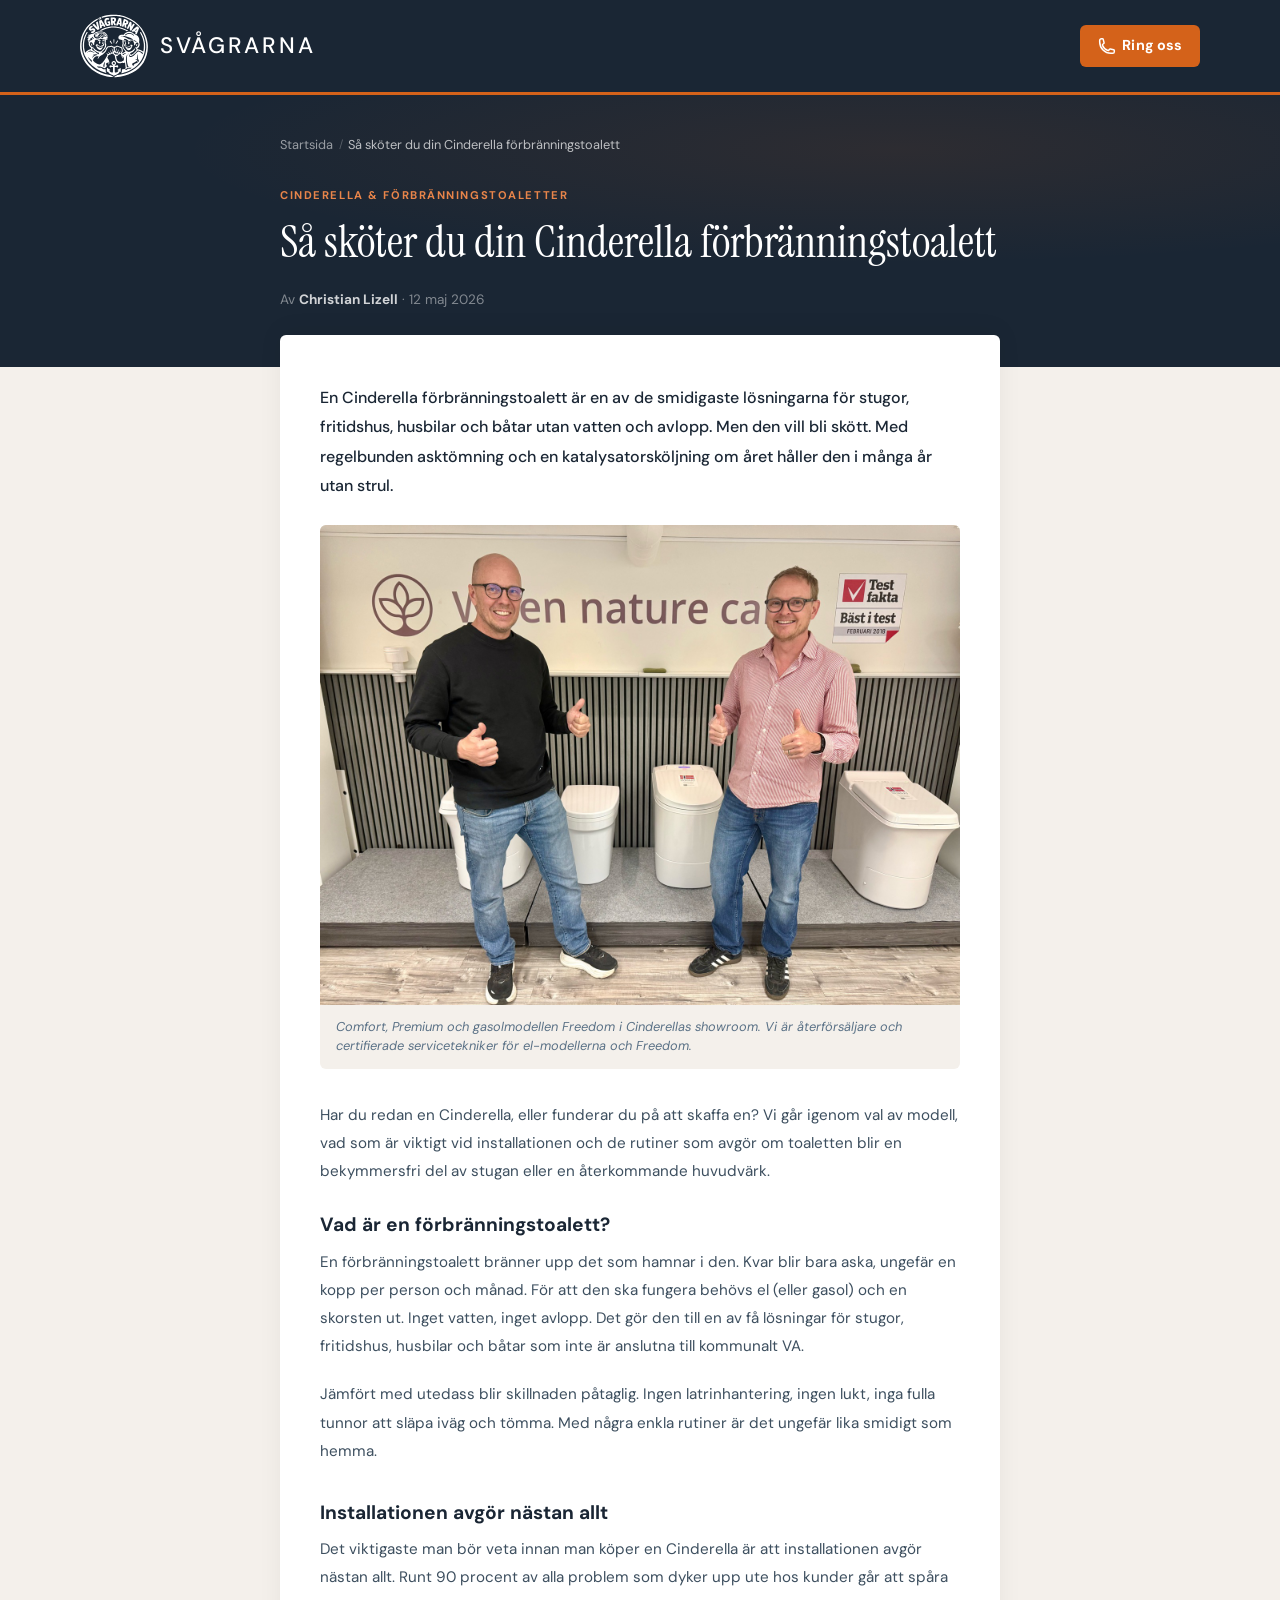
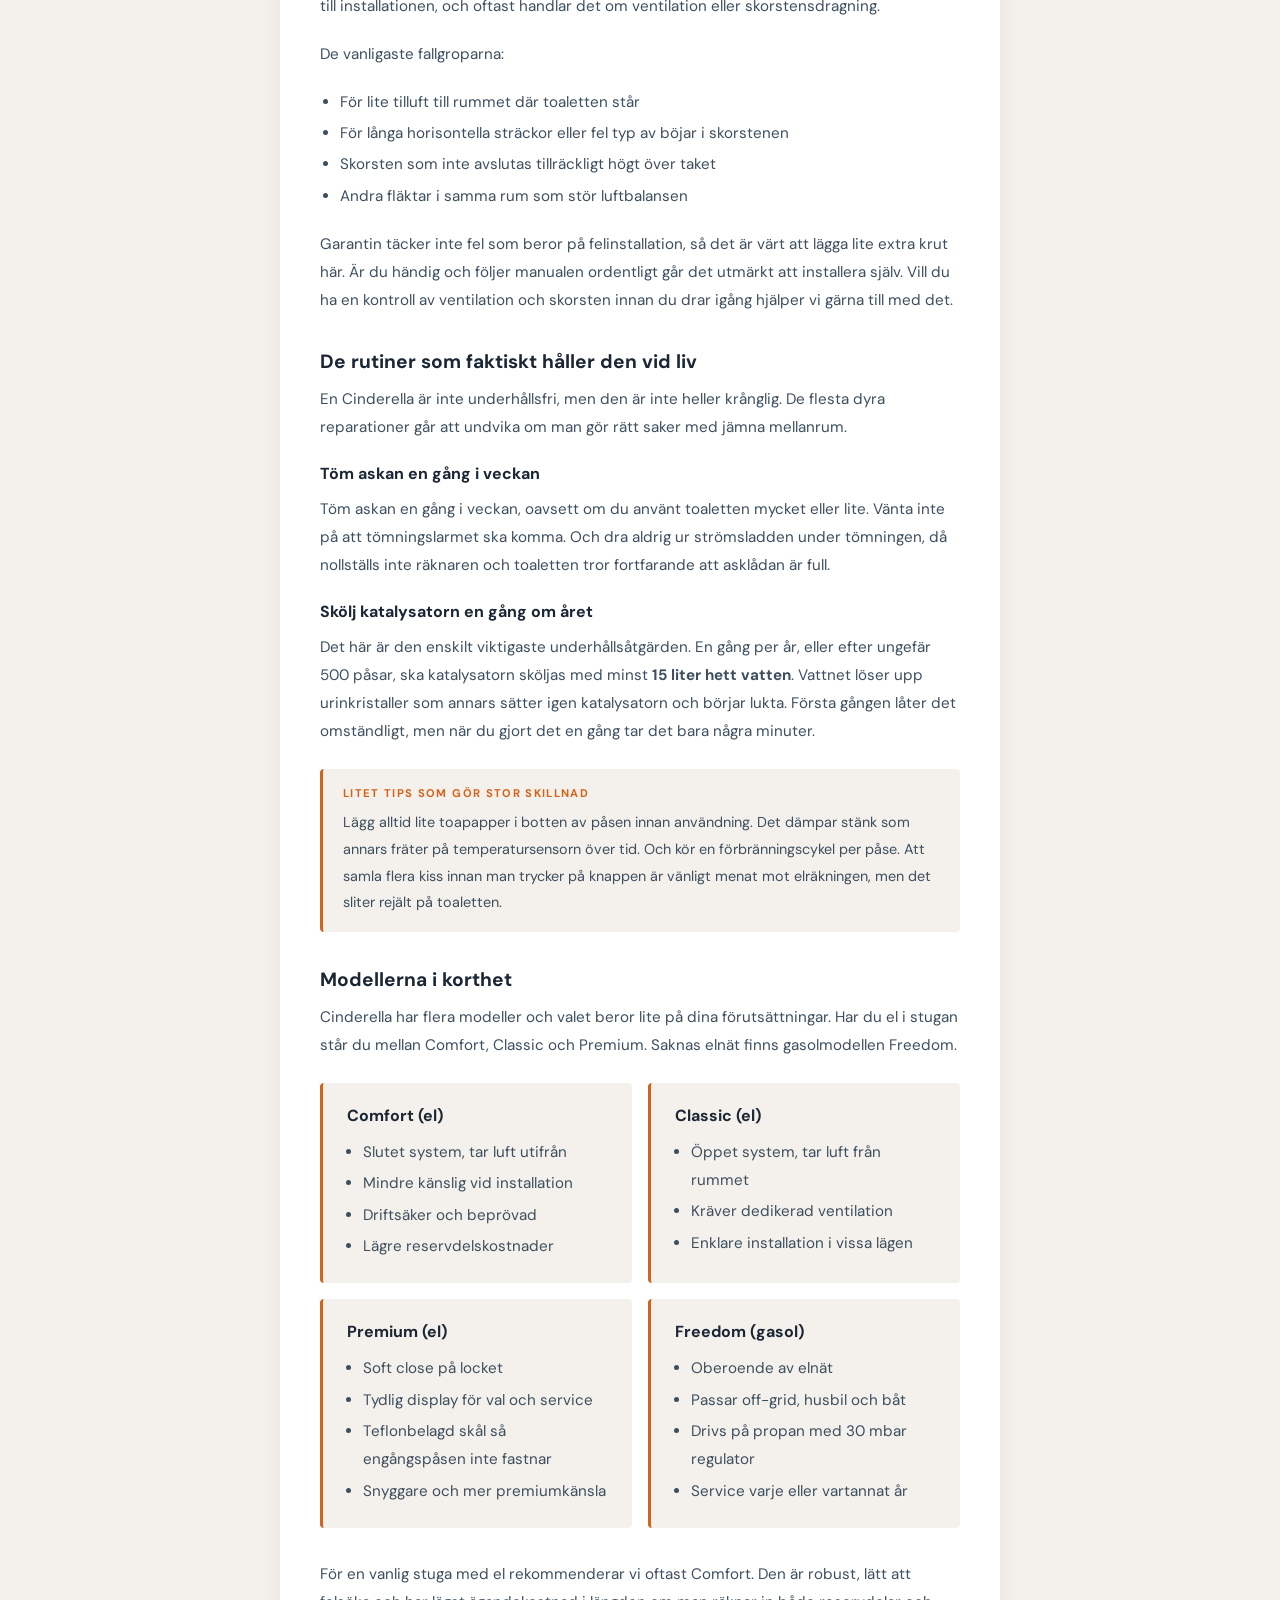
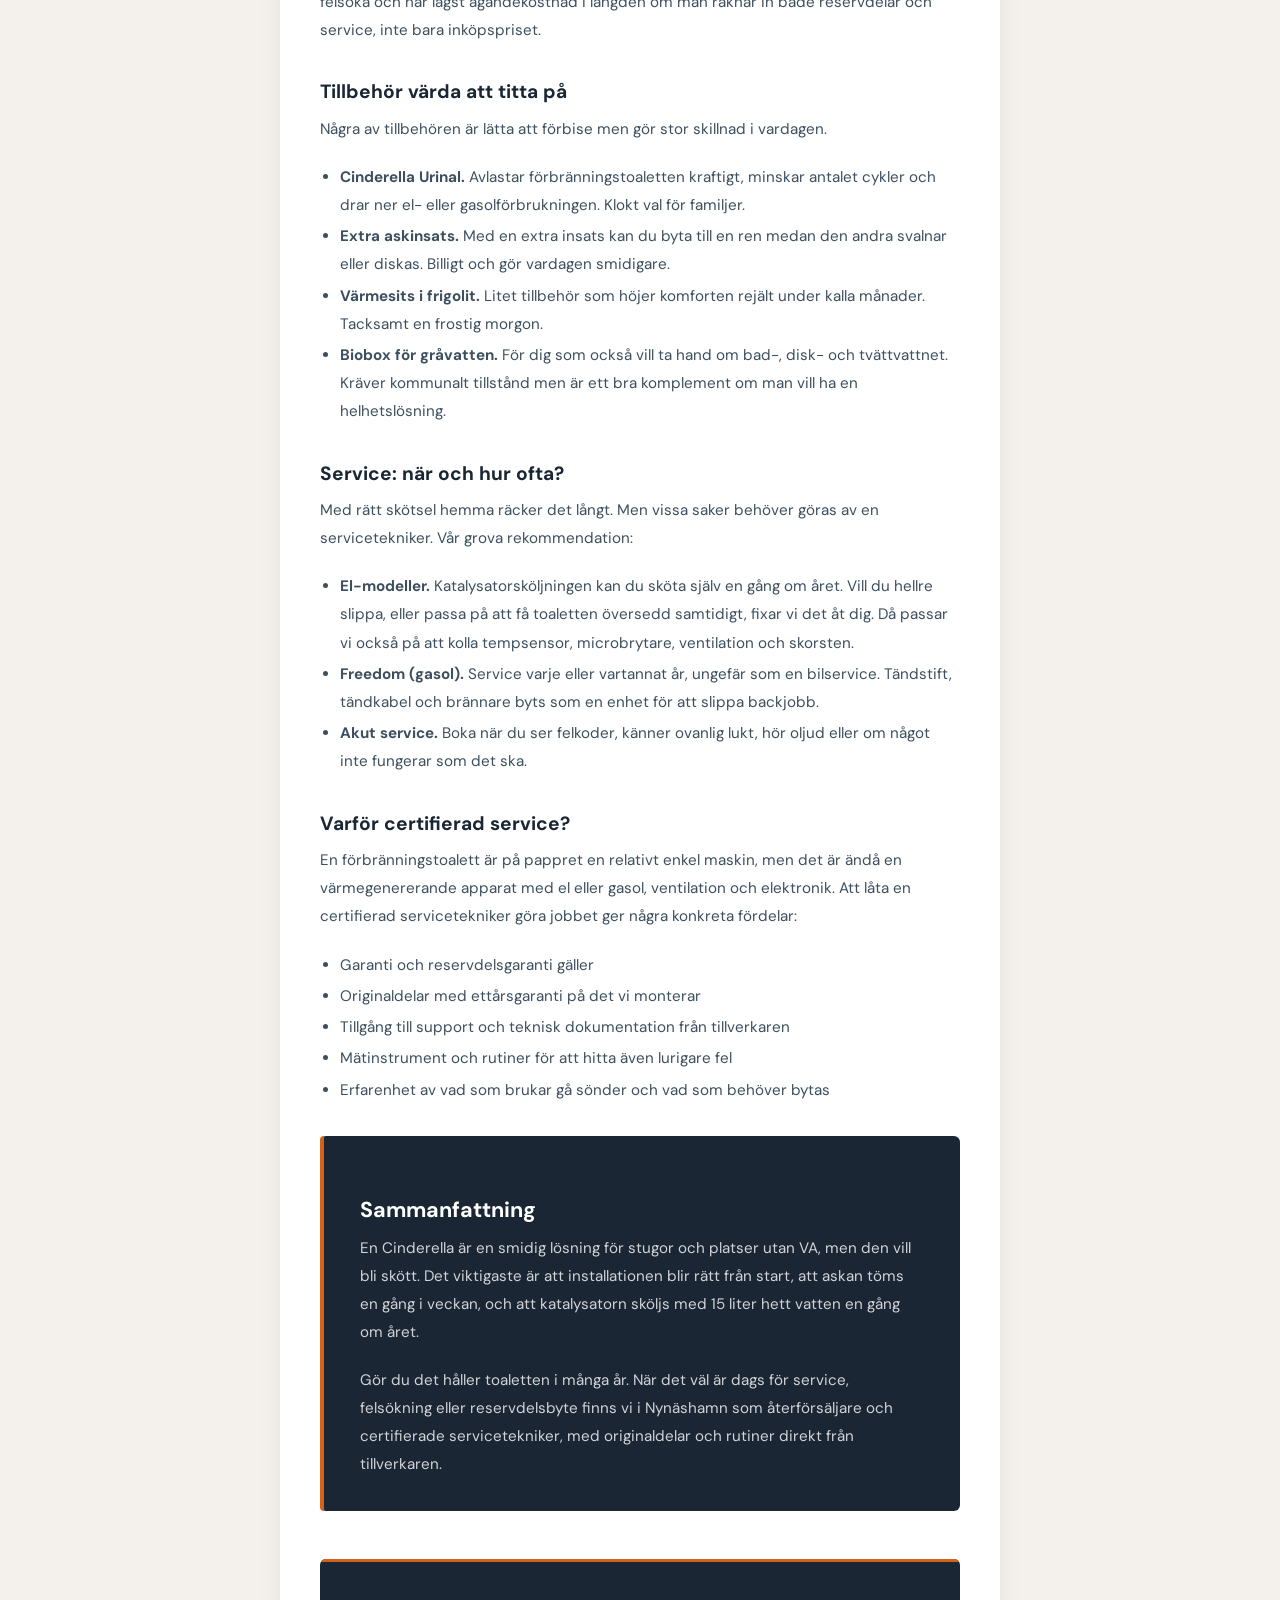
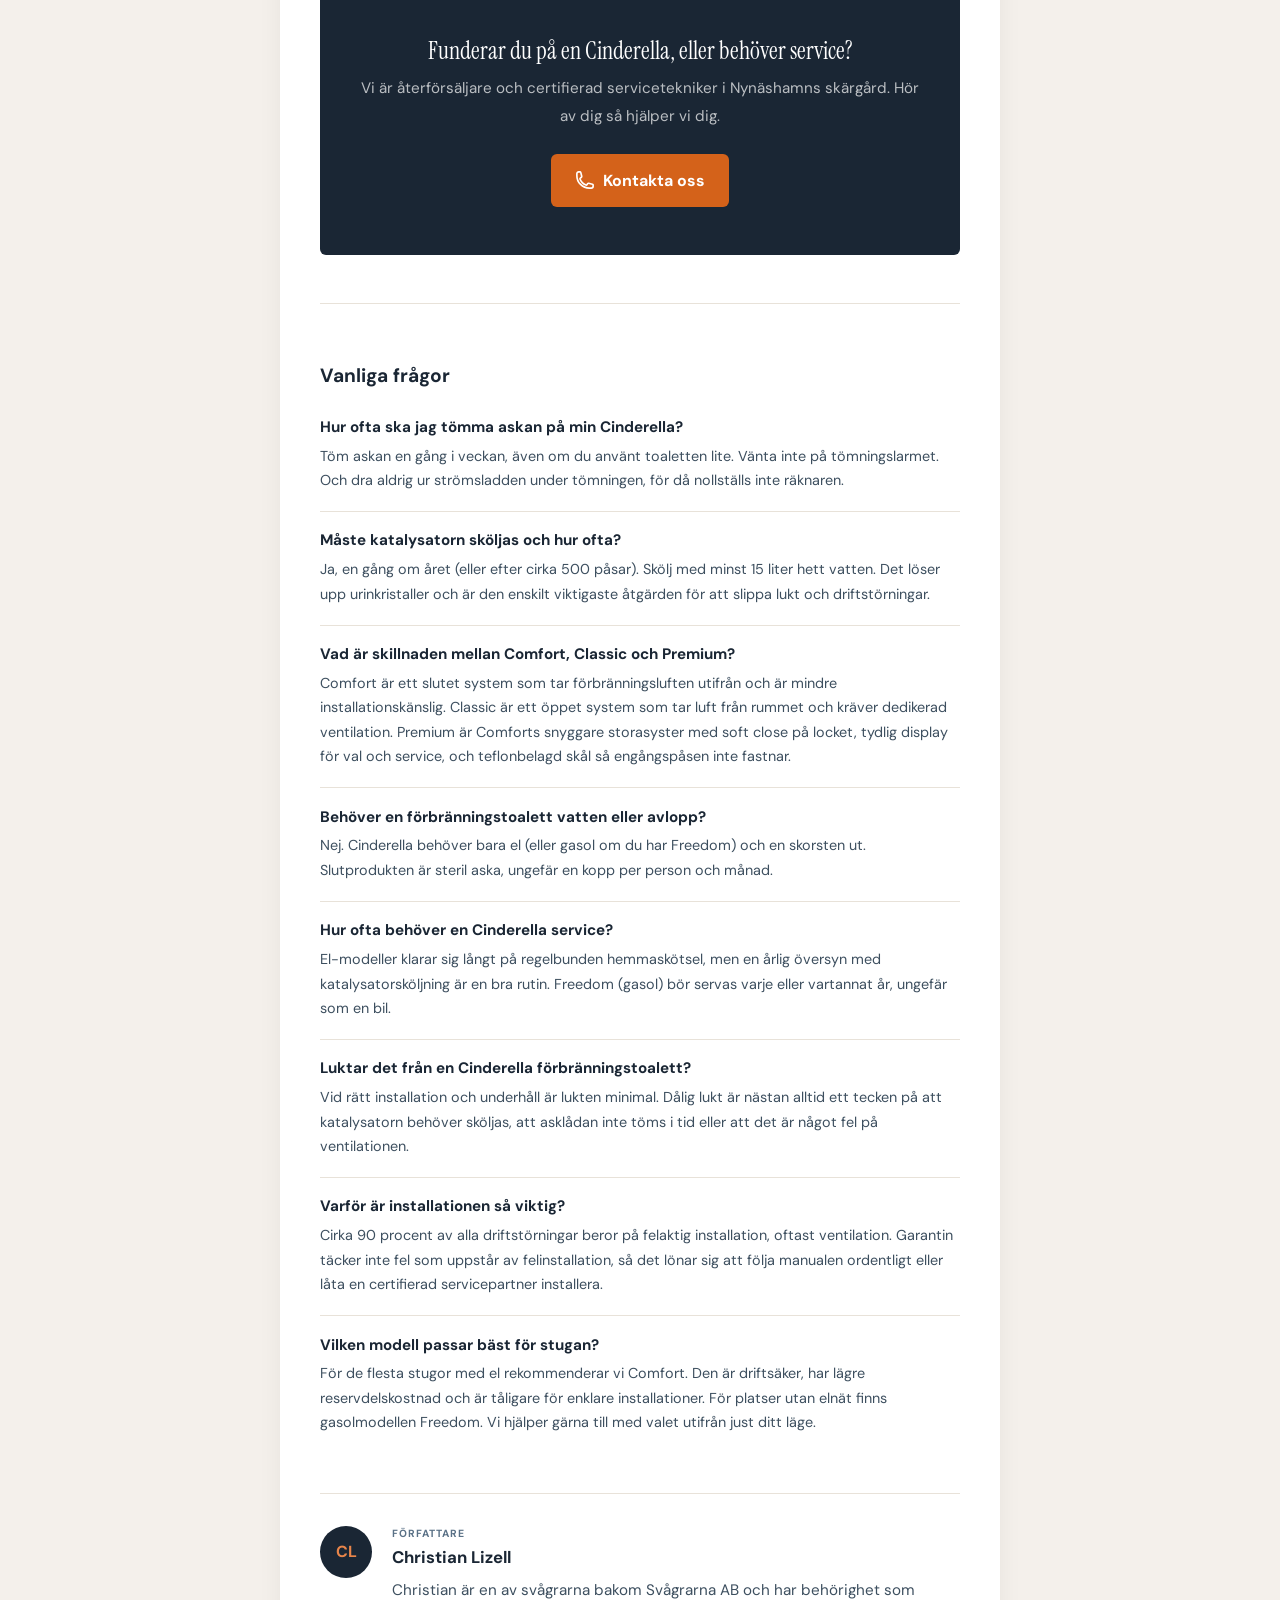
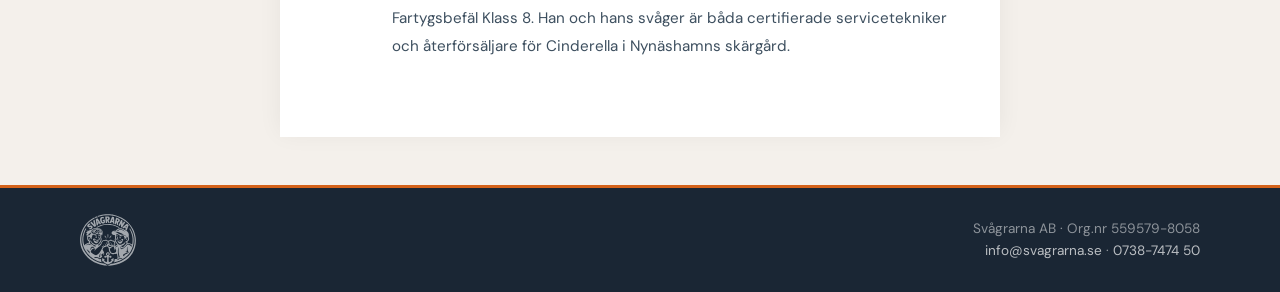
==== commit 87832bdb: "Förstora svågrarna-loggan ~25 % i header och footer på alla sidor Co-Authored-By: Claude Opus 4.7 (1" ====
--- a/artiklar/cinderella-skotsel-och-service/index.html
+++ b/artiklar/cinderella-skotsel-och-service/index.html
@@ -196,7 +196,7 @@
       display: flex; align-items: center; justify-content: space-between; gap: 1rem;
     }
     .header-brand { display: flex; align-items: center; gap: 0.75rem; flex-shrink: 0; }
-    .header-logo { height: 48px; width: auto; flex-shrink: 0; filter: brightness(0) invert(1); }
+    .header-logo { height: 60px; width: auto; flex-shrink: 0; filter: brightness(0) invert(1); }
     .header-wordmark {
       font-family: var(--font-body); font-size: 1.2rem; font-weight: 500;
       color: var(--white); letter-spacing: 0.12em; white-space: nowrap;
@@ -514,7 +514,7 @@
       justify-content: space-between; align-items: center;
       gap: 1rem;
     }
-    .footer-logo { height: 44px; width: auto; filter: brightness(0) invert(1); opacity: 0.6; }
+    .footer-logo { height: 56px; width: auto; filter: brightness(0) invert(1); opacity: 0.6; }
     .footer-info { font-size: 0.85rem; text-align: right; }
     .footer-info a { color: rgba(255,255,255,0.7); transition: color 0.2s; }
     .footer-info a:hover { color: var(--white); }
@@ -522,7 +522,7 @@
     /* RESPONSIVE */
     @media (min-width: 768px) {
       .site-header { padding: 0.75rem 2rem; }
-      .header-logo { height: 52px; }
+      .header-logo { height: 68px; }
       .header-wordmark { font-size: 1.4rem; }
       .article-hero { padding: 2.5rem 2rem 3.5rem; }
       .article-body { padding: 3rem 2.5rem 3.5rem; margin-top: -2rem; }
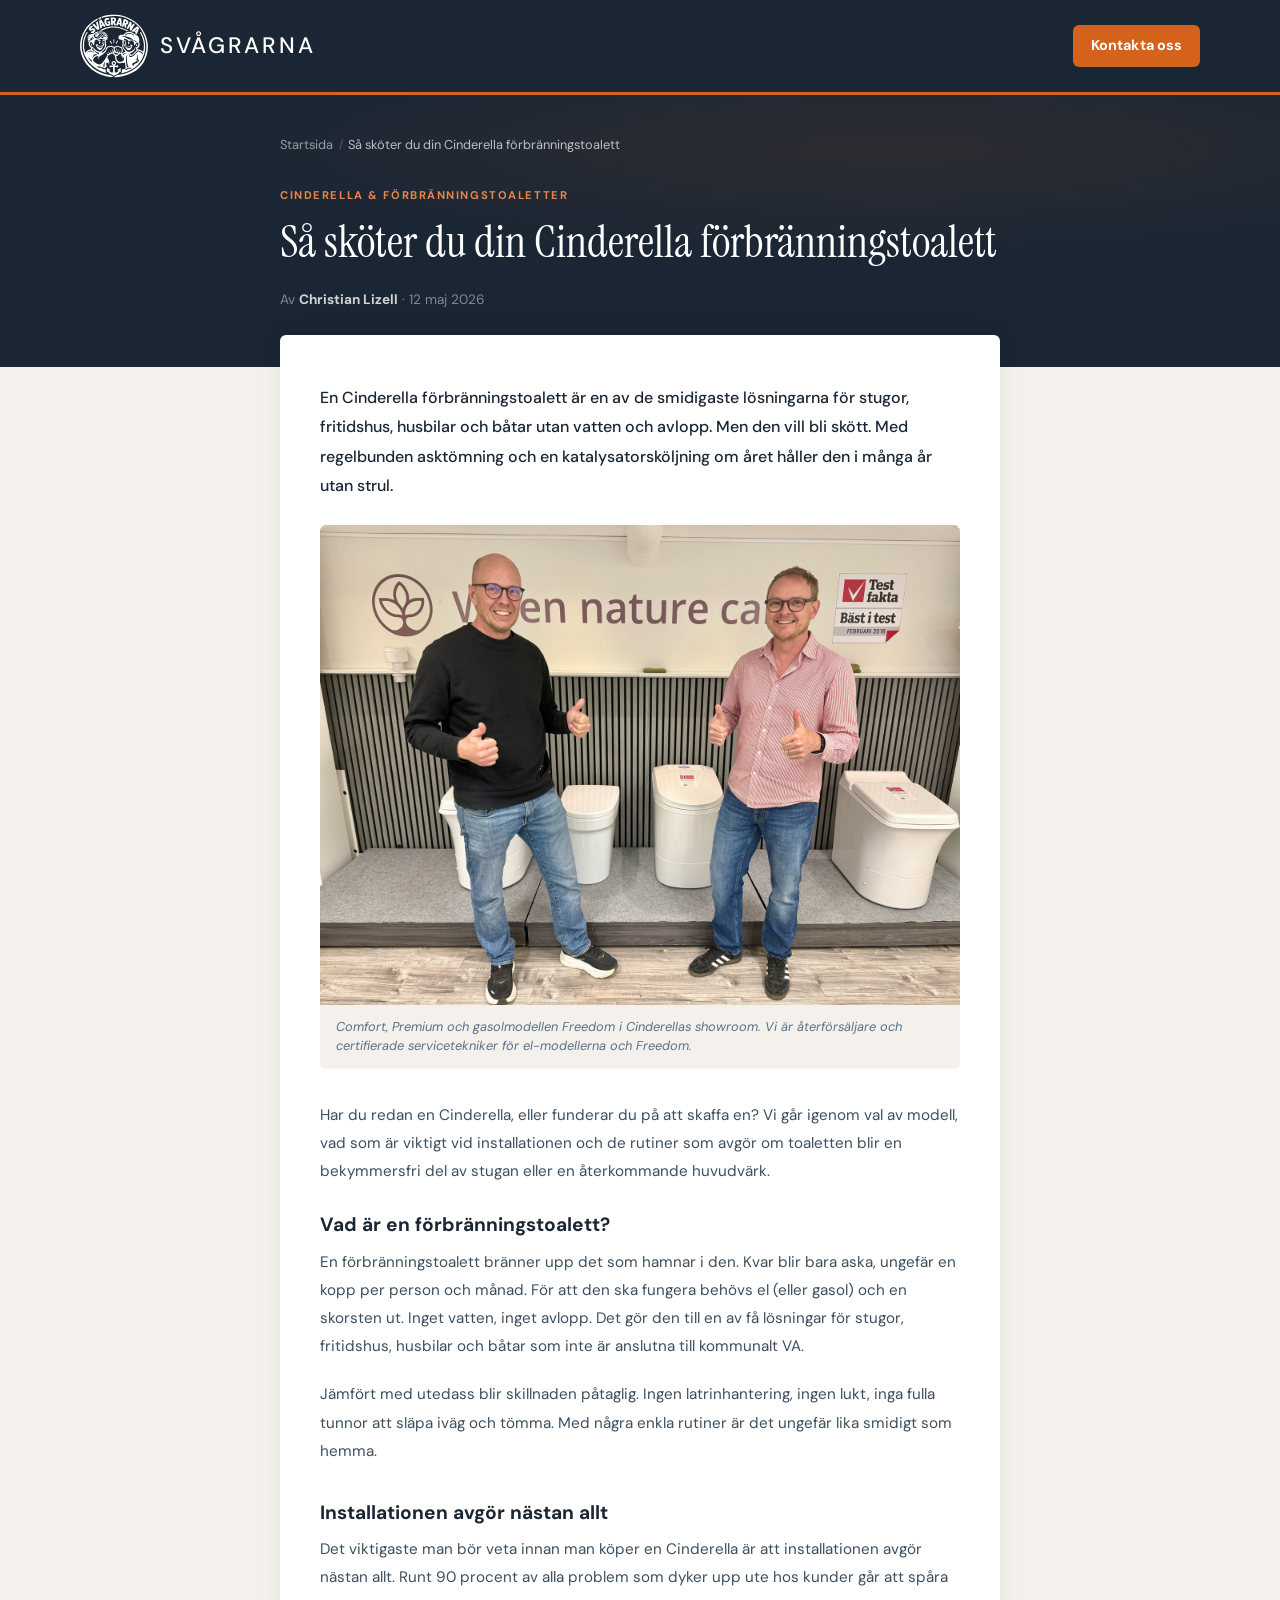
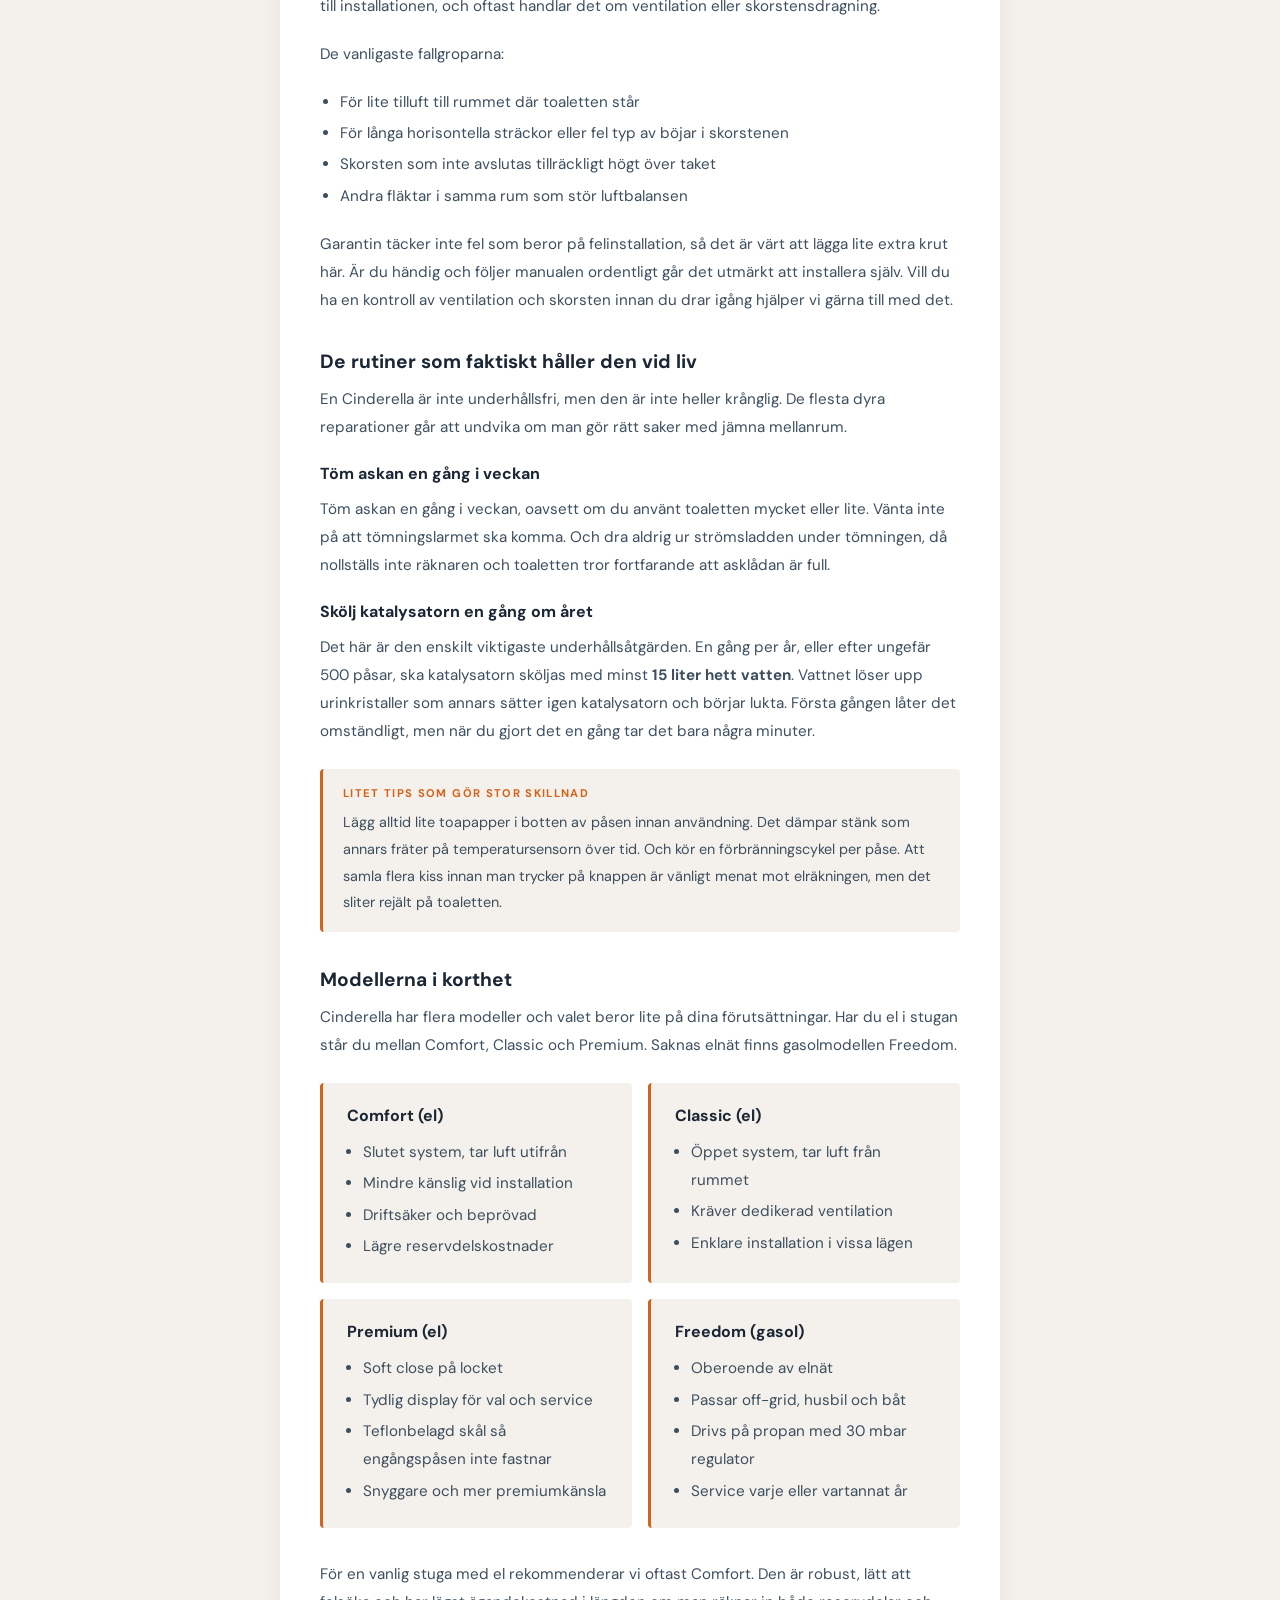
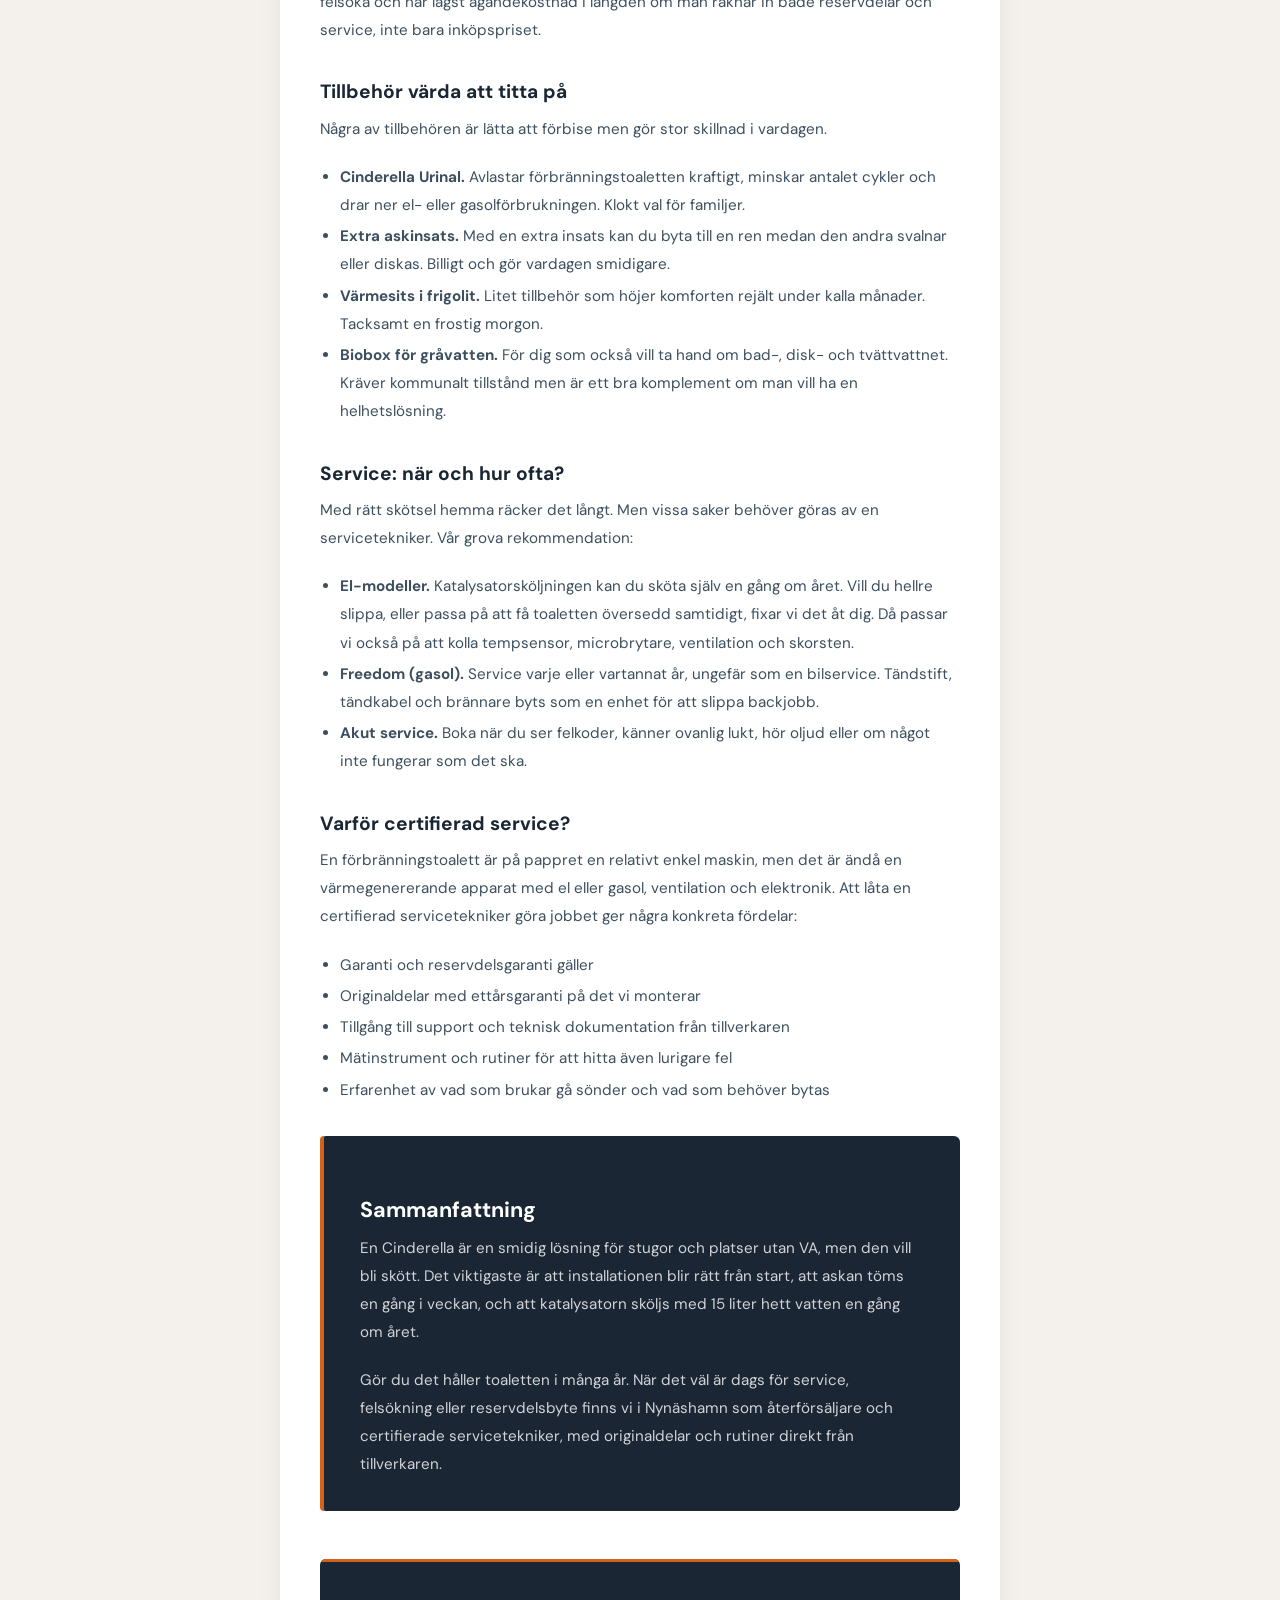
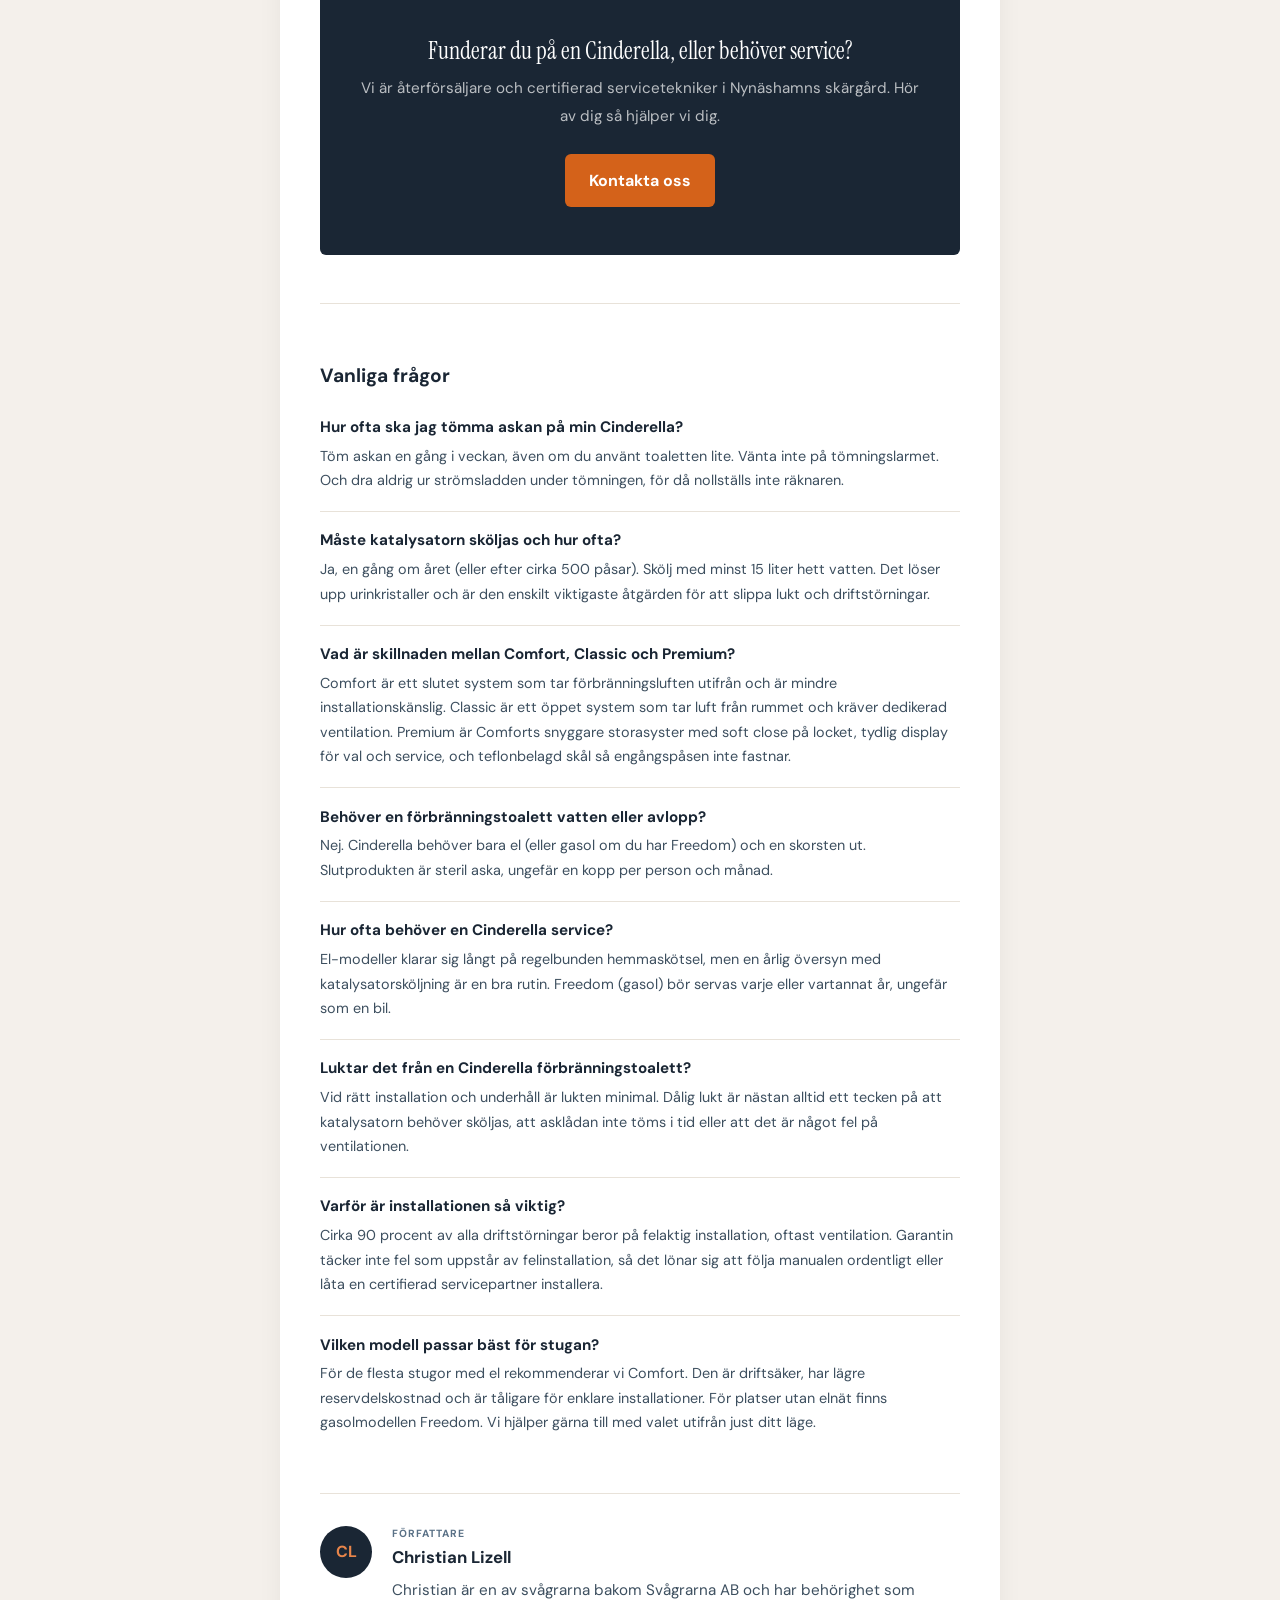
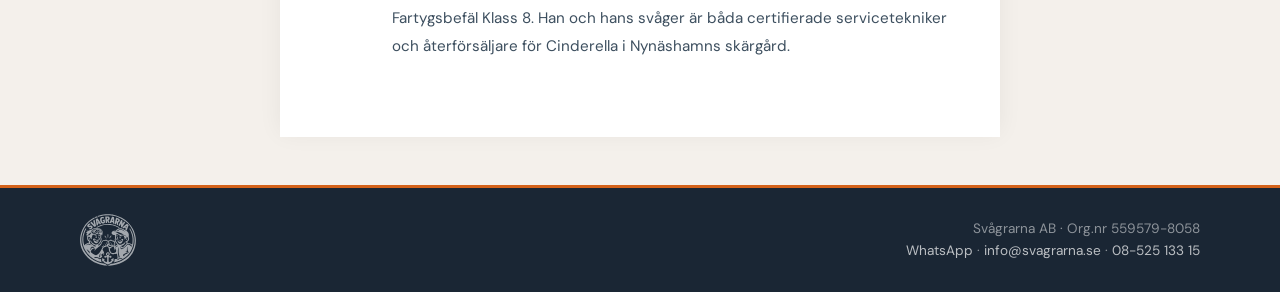
==== commit 16270fc7: "Nytt företagsnummer + WhatsApp som primär kontaktkanal i kontaktsektionen Numret är nu 08-525 133 15" ====
--- a/artiklar/cinderella-skotsel-och-service/index.html
+++ b/artiklar/cinderella-skotsel-och-service/index.html
@@ -547,10 +547,9 @@
         <span class="header-wordmark">SVÅGRARNA</span>
       </a>
       <div class="header-actions">
-        <a href="#" class="btn-call phone-link" aria-label="Ring oss">
-          <svg xmlns="http://www.w3.org/2000/svg" fill="none" viewBox="0 0 24 24" stroke-width="2" stroke="currentColor"><path stroke-linecap="round" stroke-linejoin="round" d="M2.25 6.75c0 8.284 6.716 15 15 15h2.25a2.25 2.25 0 002.25-2.25v-1.372c0-.516-.351-.966-.852-1.091l-4.423-1.106c-.44-.11-.902.055-1.173.417l-.97 1.293c-.282.376-.769.542-1.21.38a12.035 12.035 0 01-7.143-7.143c-.162-.441.004-.928.38-1.21l1.293-.97c.363-.271.527-.734.417-1.173L6.963 3.102a1.125 1.125 0 00-1.091-.852H4.5A2.25 2.25 0 002.25 4.5v2.25z"/></svg>
-          <span class="btn-label-short">Ring</span>
-          <span class="btn-label-long">Ring oss</span>
+        <a href="/#kontakt" class="btn-call" aria-label="Kontakta oss">
+          <span class="btn-label-short">Kontakt</span>
+          <span class="btn-label-long">Kontakta oss</span>
         </a>
       </div>
     </div>
@@ -774,7 +773,6 @@
         <h2>Funderar du på en Cinderella, eller behöver service?</h2>
         <p>Vi är återförsäljare och certifierad servicetekniker i Nynäshamns skärgård. Hör av dig så hjälper vi dig.</p>
         <a href="/#kontakt" class="cta-btn">
-          <svg xmlns="http://www.w3.org/2000/svg" fill="none" viewBox="0 0 24 24" stroke-width="2" stroke="currentColor"><path stroke-linecap="round" stroke-linejoin="round" d="M2.25 6.75c0 8.284 6.716 15 15 15h2.25a2.25 2.25 0 002.25-2.25v-1.372c0-.516-.351-.966-.852-1.091l-4.423-1.106c-.44-.11-.902.055-1.173.417l-.97 1.293c-.282.376-.769.542-1.21.38a12.035 12.035 0 01-7.143-7.143c-.162-.441.004-.928.38-1.21l1.293-.97c.363-.271.527-.734.417-1.173L6.963 3.102a1.125 1.125 0 00-1.091-.852H4.5A2.25 2.25 0 002.25 4.5v2.25z"/></svg>
           Kontakta oss
         </a>
       </div>
@@ -844,6 +842,7 @@
       <img src="/sv%C3%A5grarna.svg" alt="Svågrarna AB" class="footer-logo">
       <div class="footer-info">
         Svågrarna AB &middot; <span class="org-display"></span><br>
+        <a href="#" class="wa-link" target="_blank" rel="noopener">WhatsApp</a> &middot;
         <a href="mailto:info@svagrarna.se">info@svagrarna.se</a> &middot;
         <a href="#" class="phone-link phone-display-inline"></a>
       </div>
@@ -852,10 +851,11 @@
 
   <script>
     document.addEventListener('DOMContentLoaded', function () {
-      var p = ['07','38','74','74','50'];
+      var p = ['08','525','133','15'];
       var ph = p.join('');
-      var phFmt = p[0]+p[1]+'-'+p[2]+p[3]+' '+p[4];
+      var phFmt = p[0]+'-'+p[1]+' '+p[2]+' '+p[3];
       var phInt = '+46' + ph.substring(1);
+      var waUrl = 'https://wa.me/46' + ph.substring(1);
       var o = ['5595','79-','8058'];
       var org = 'Org.nr ' + o.join('');
 
@@ -869,6 +869,9 @@
         el.textContent = phFmt;
         el.href = 'tel:' + phInt;
       });
+      document.querySelectorAll('.wa-link').forEach(function(el) {
+        el.href = waUrl;
+      });
       document.querySelectorAll('.org-display').forEach(function(el) {
         el.textContent = org;
       });
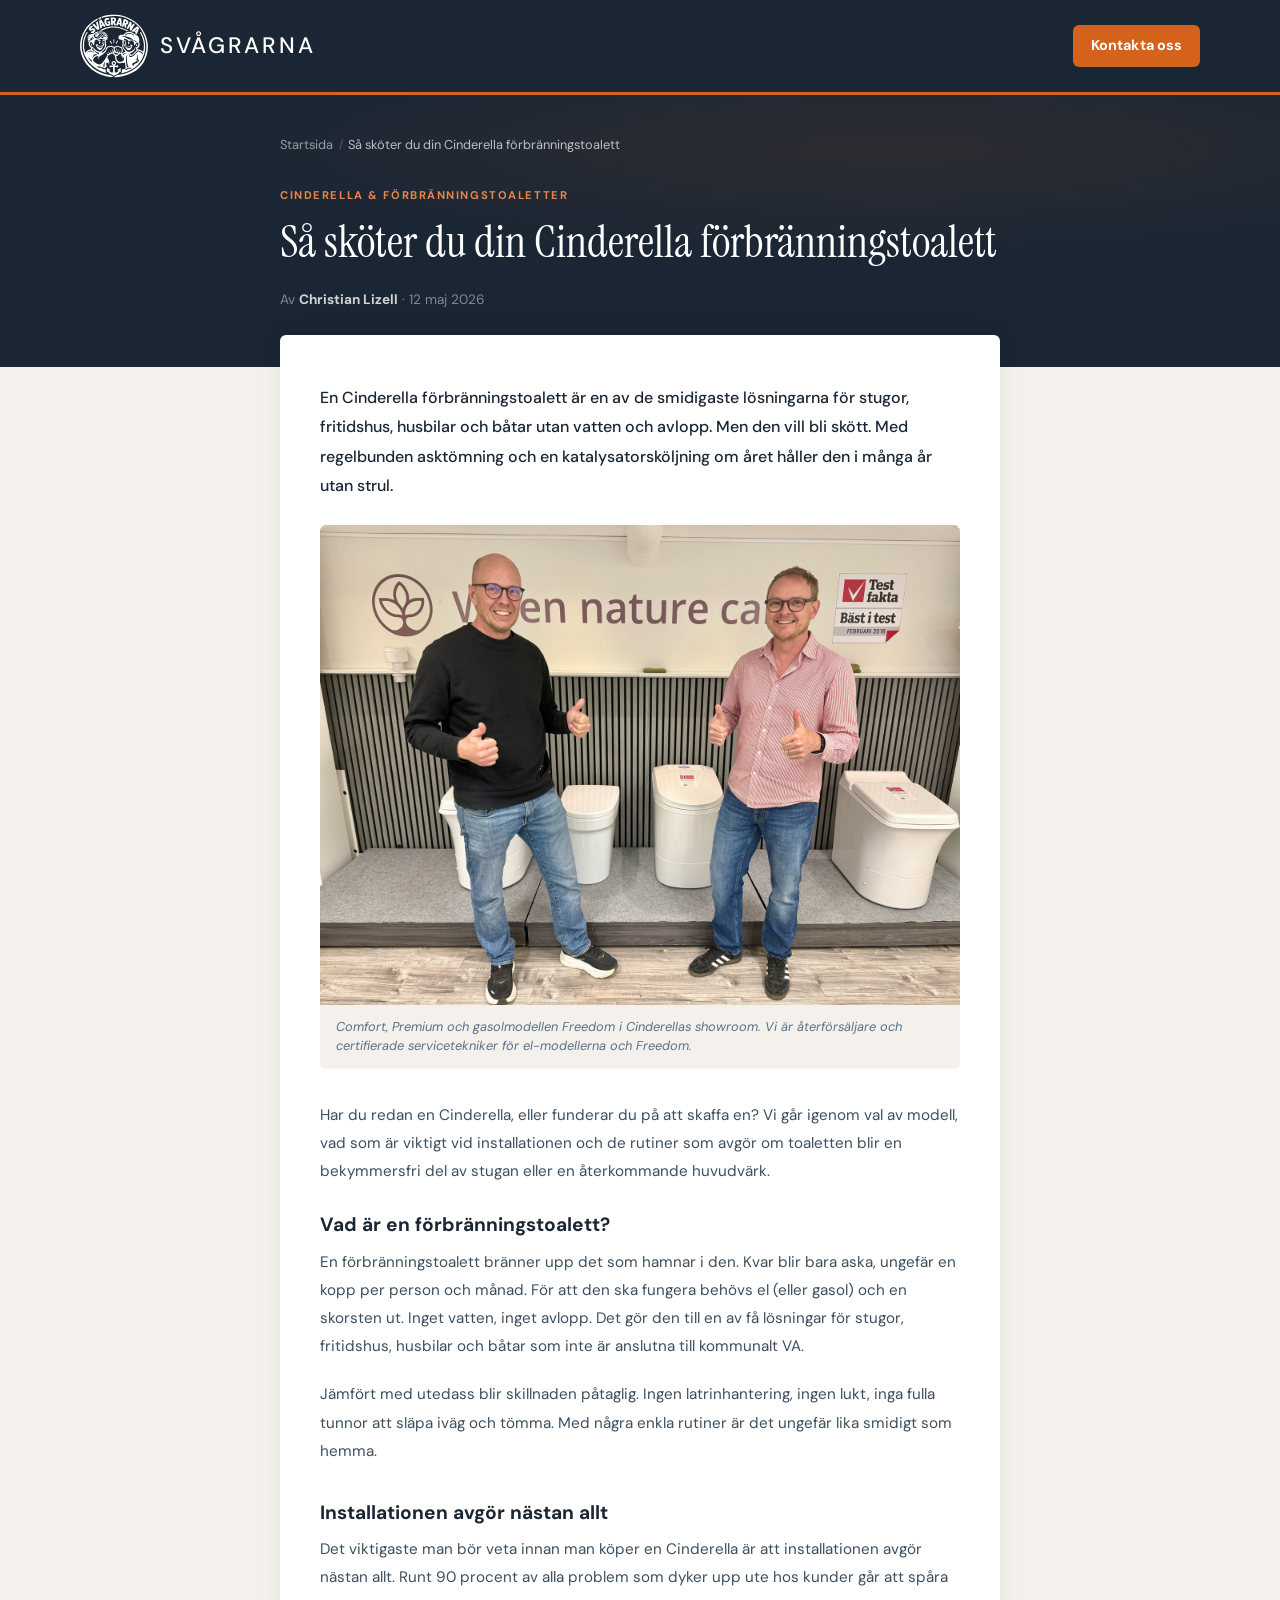
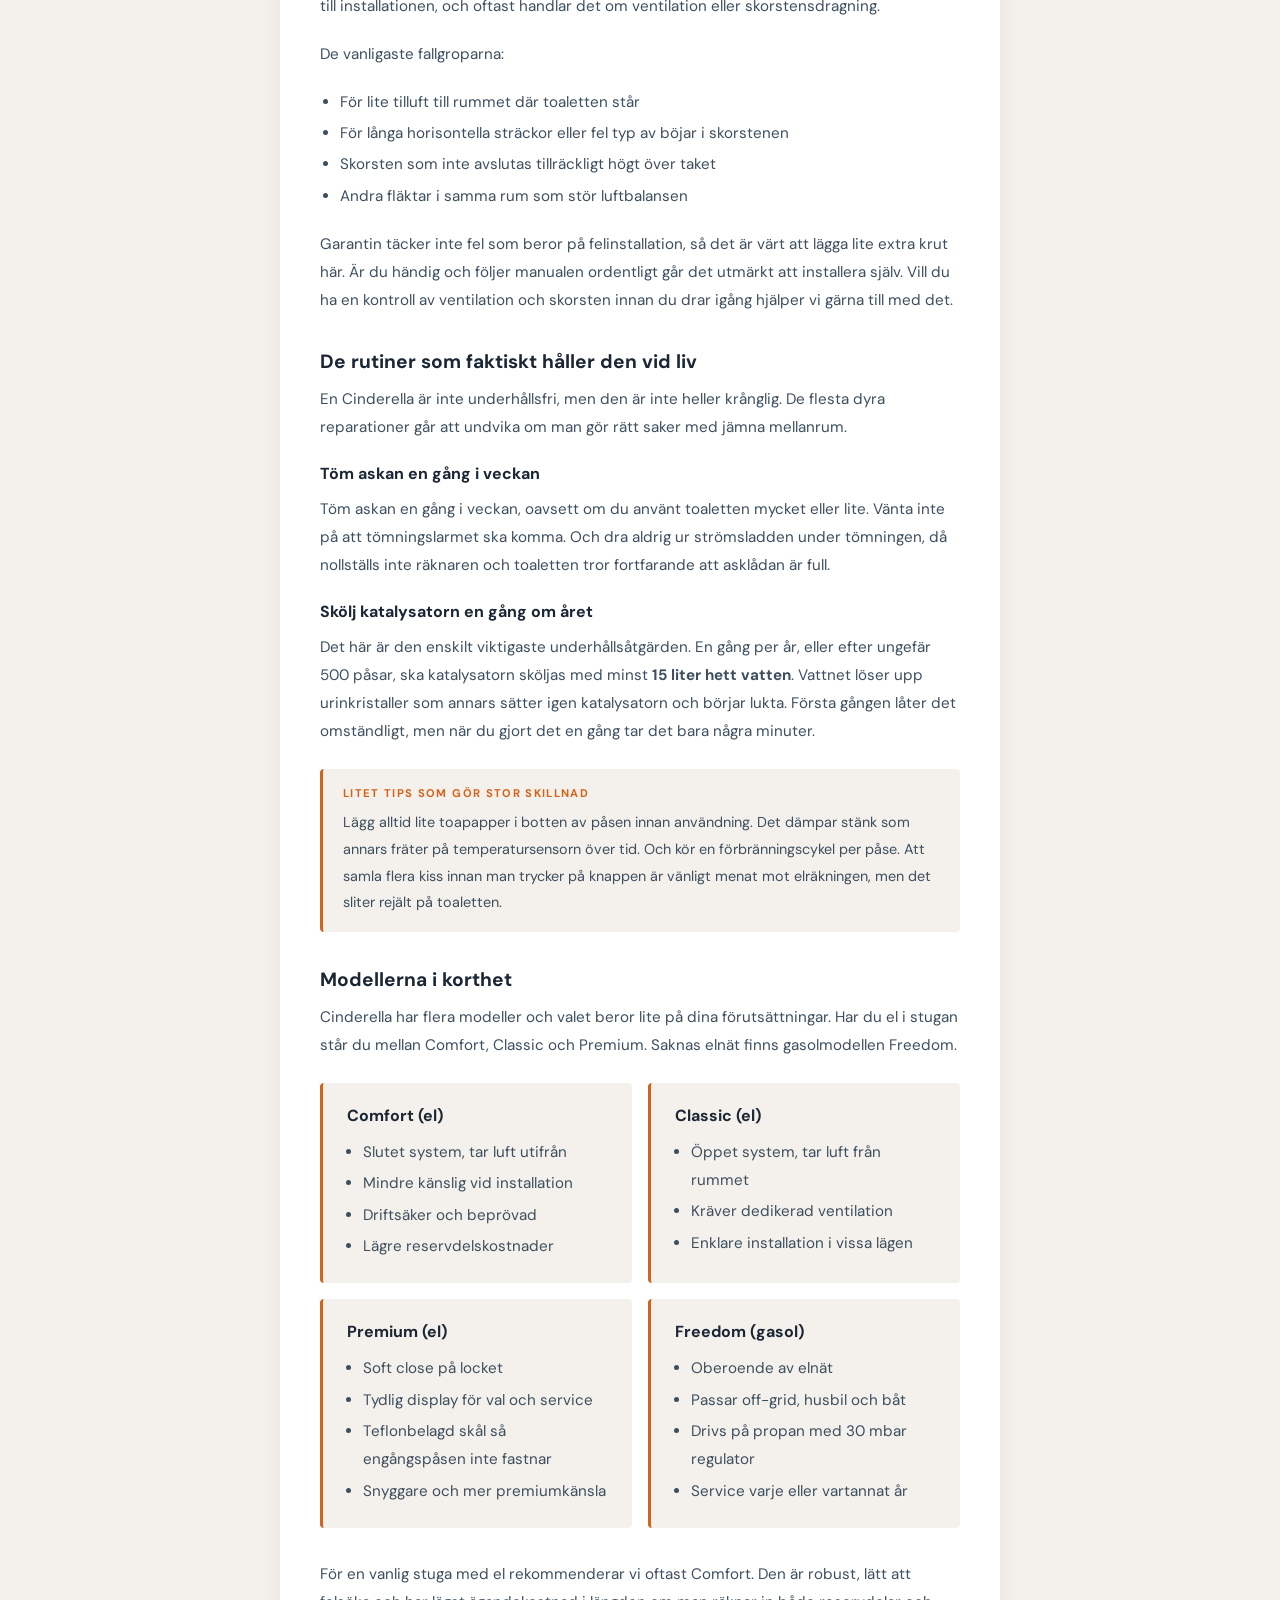
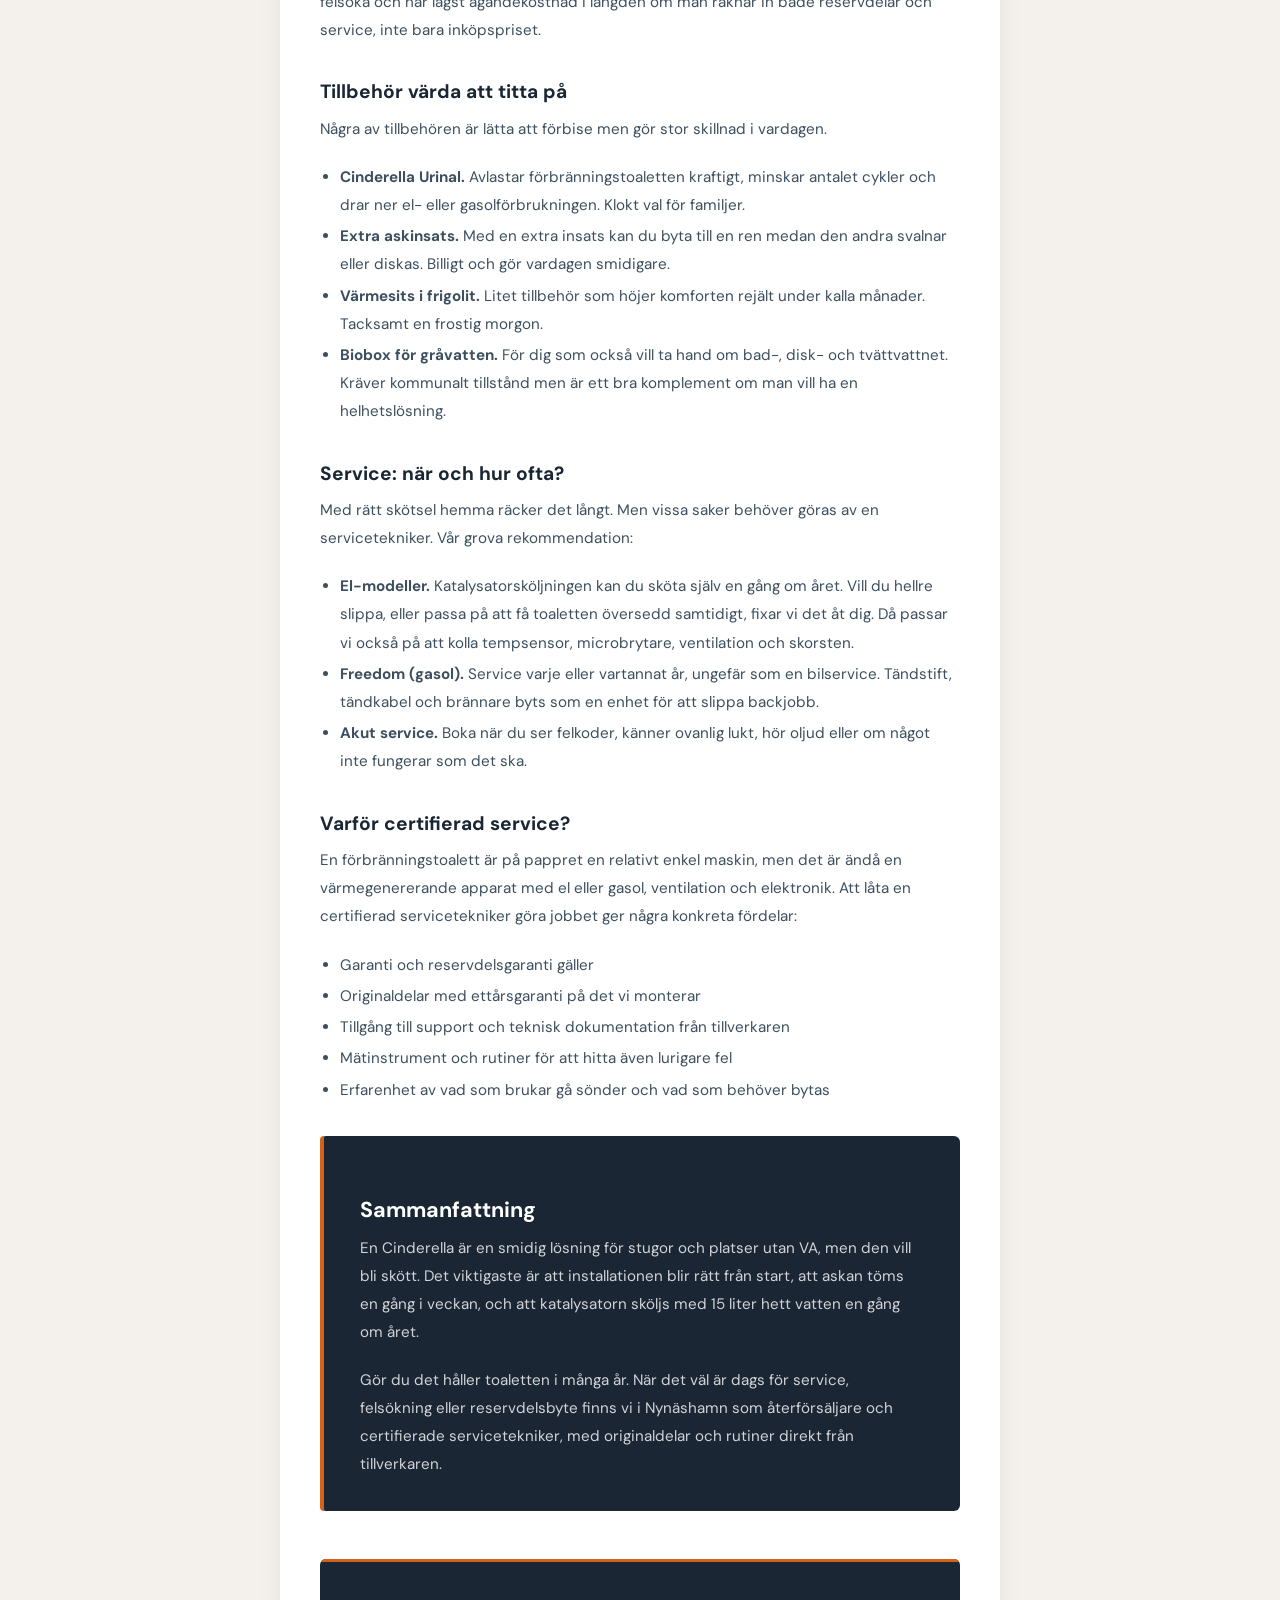
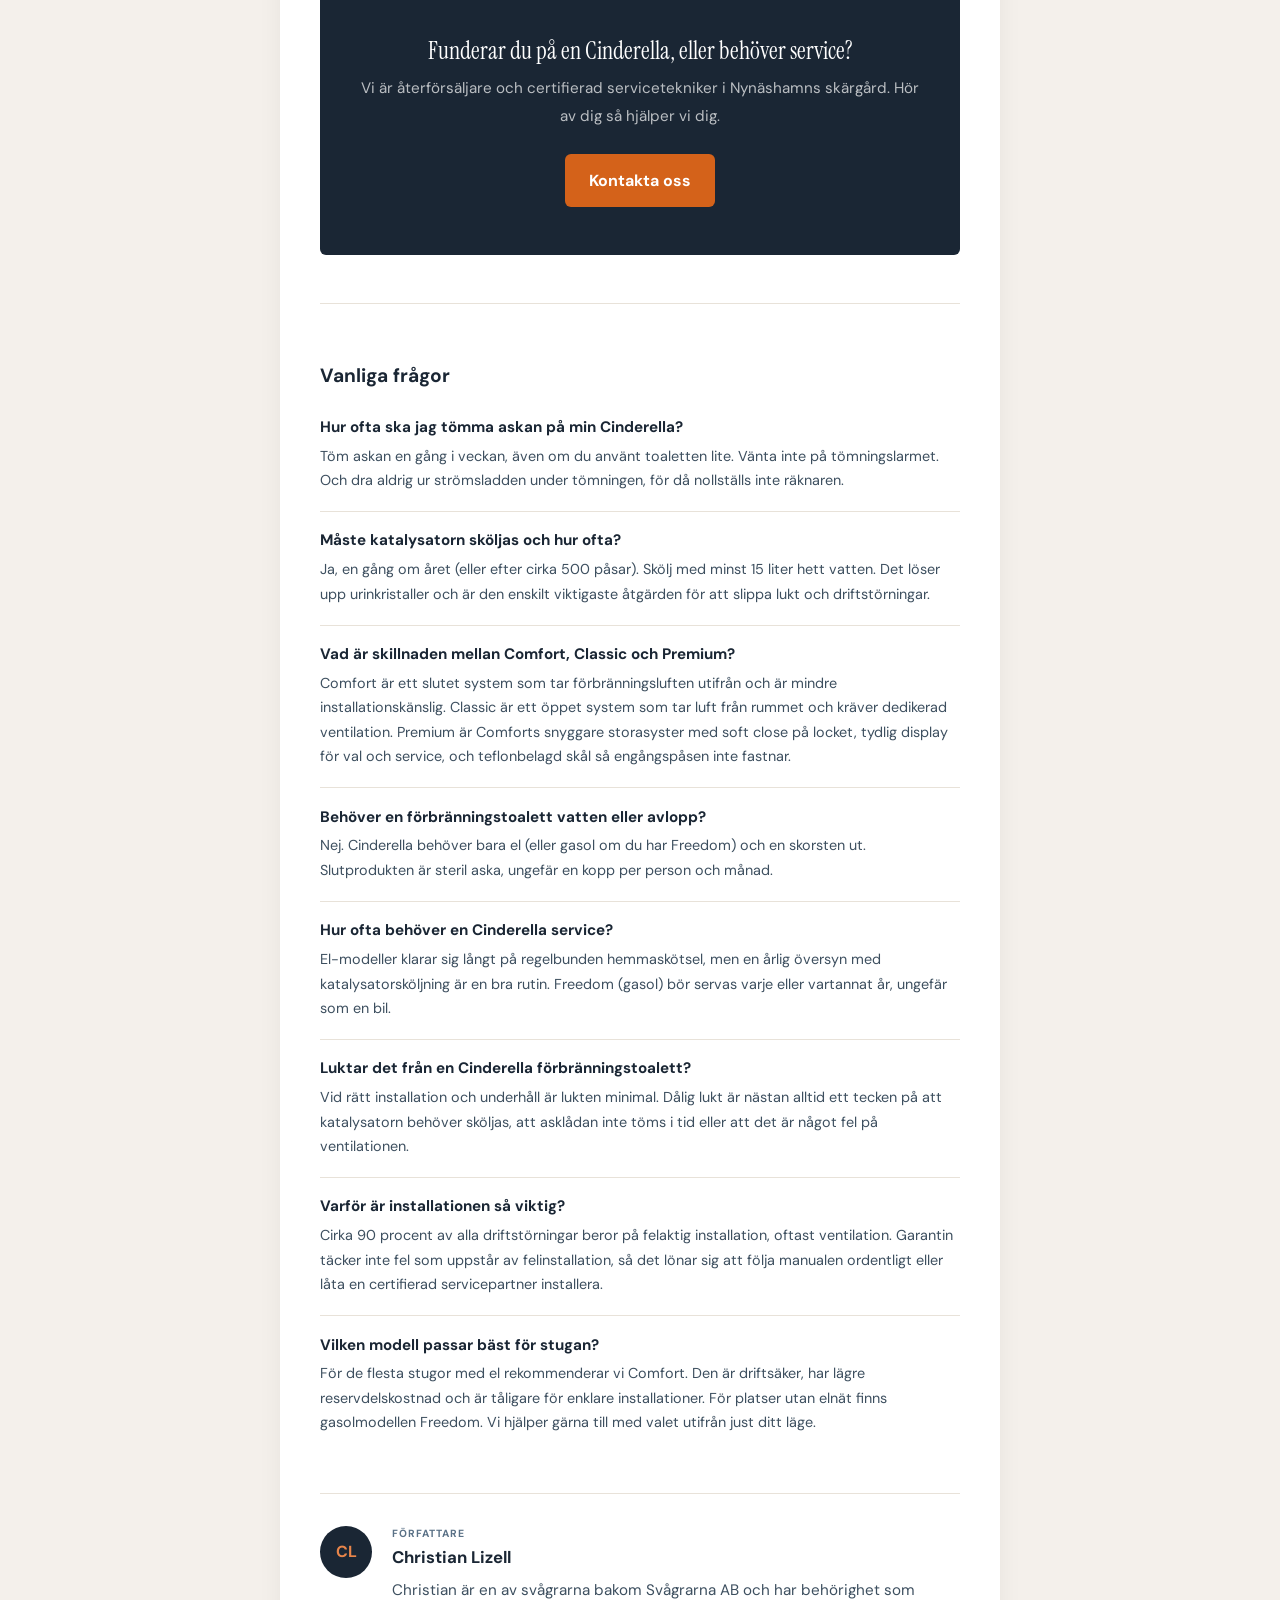
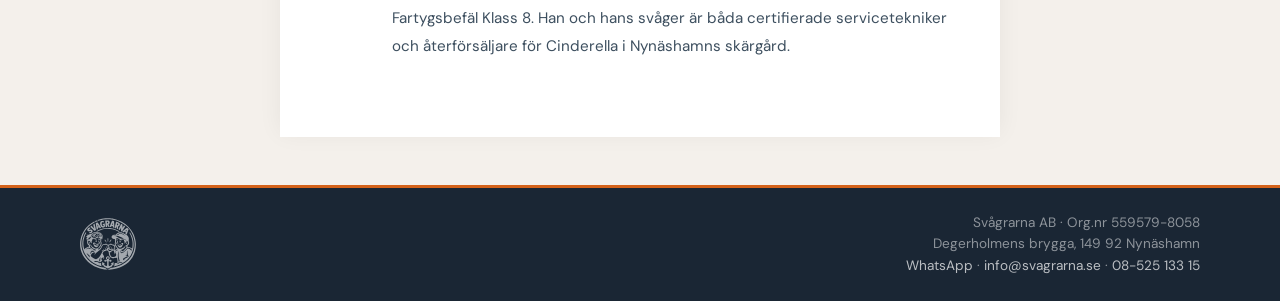
==== commit b1954bb5: "Add business address to site" ====
--- a/artiklar/cinderella-skotsel-och-service/index.html
+++ b/artiklar/cinderella-skotsel-och-service/index.html
@@ -842,6 +842,7 @@
       <img src="/sv%C3%A5grarna.svg" alt="Svågrarna AB" class="footer-logo">
       <div class="footer-info">
         Svågrarna AB &middot; <span class="org-display"></span><br>
+        Degerholmens brygga, 149 92 Nynäshamn<br>
         <a href="#" class="wa-link" target="_blank" rel="noopener">WhatsApp</a> &middot;
         <a href="mailto:info@svagrarna.se">info@svagrarna.se</a> &middot;
         <a href="#" class="phone-link phone-display-inline"></a>
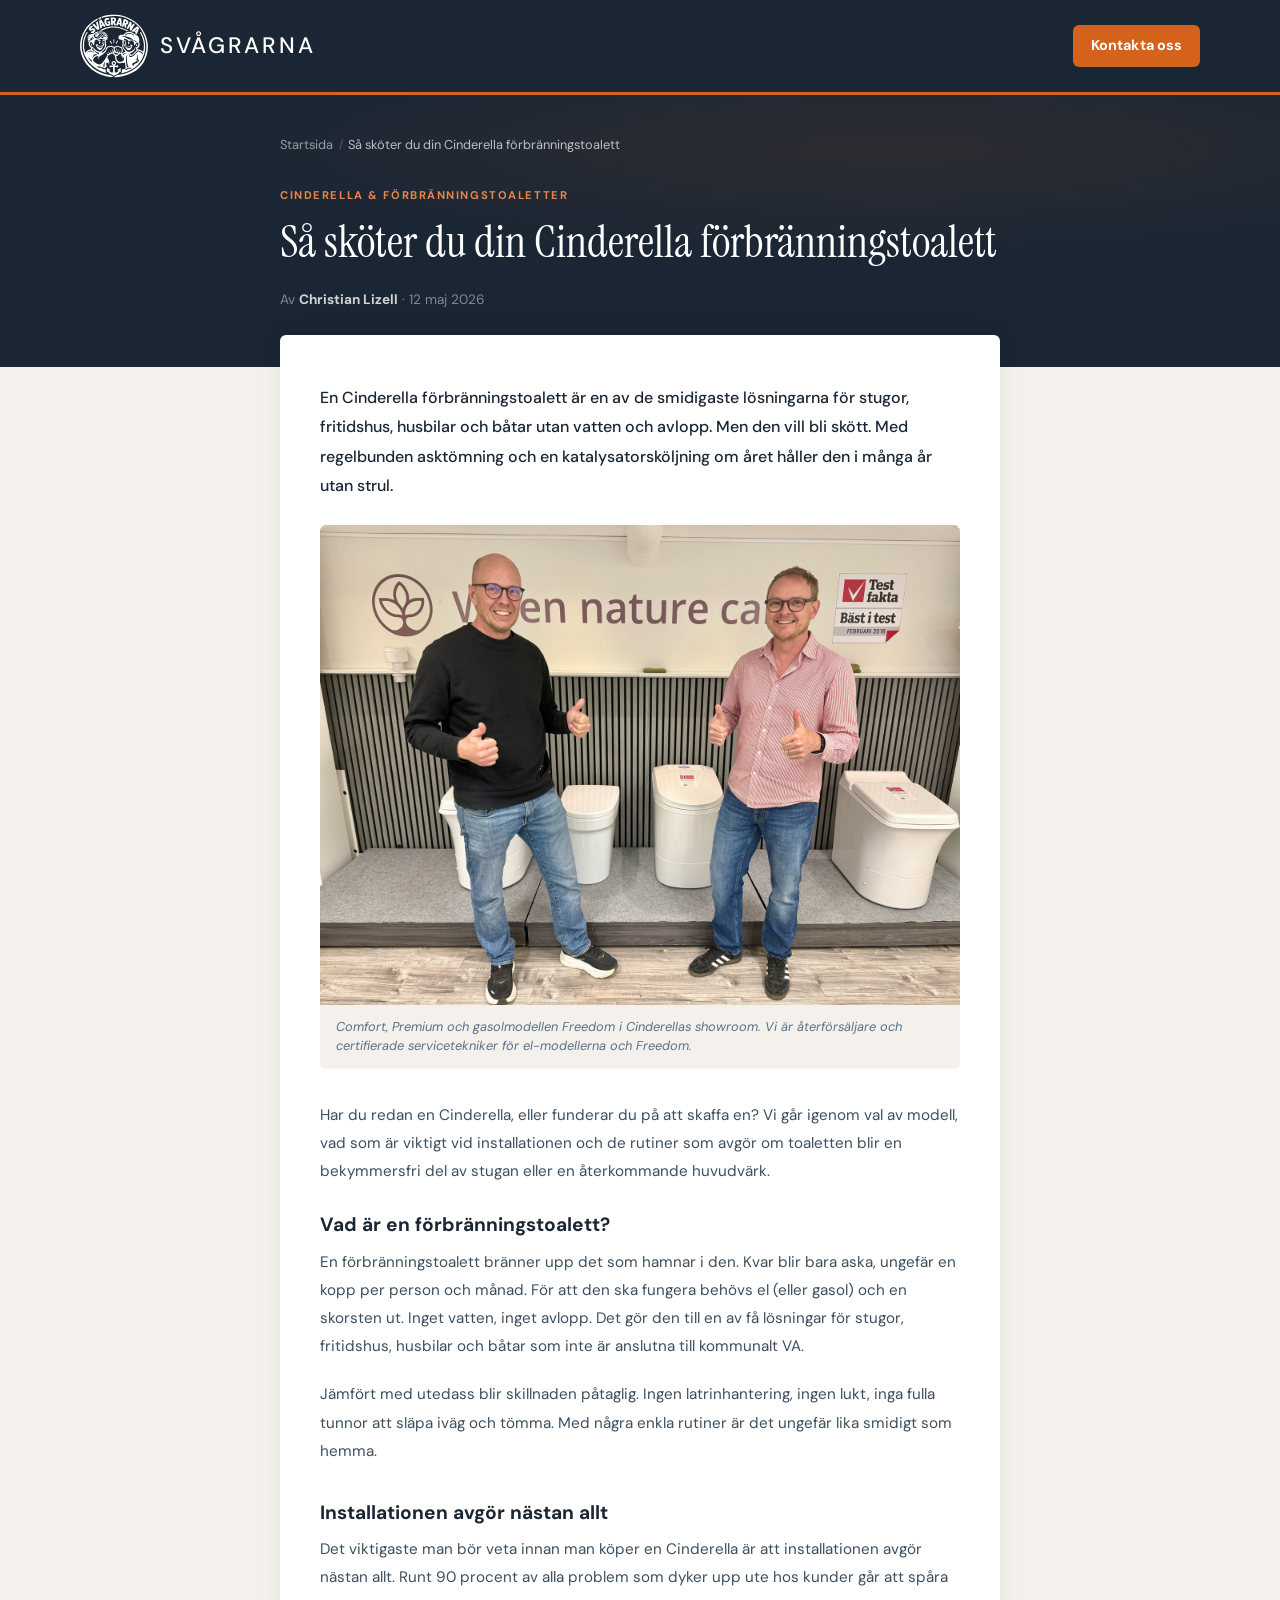
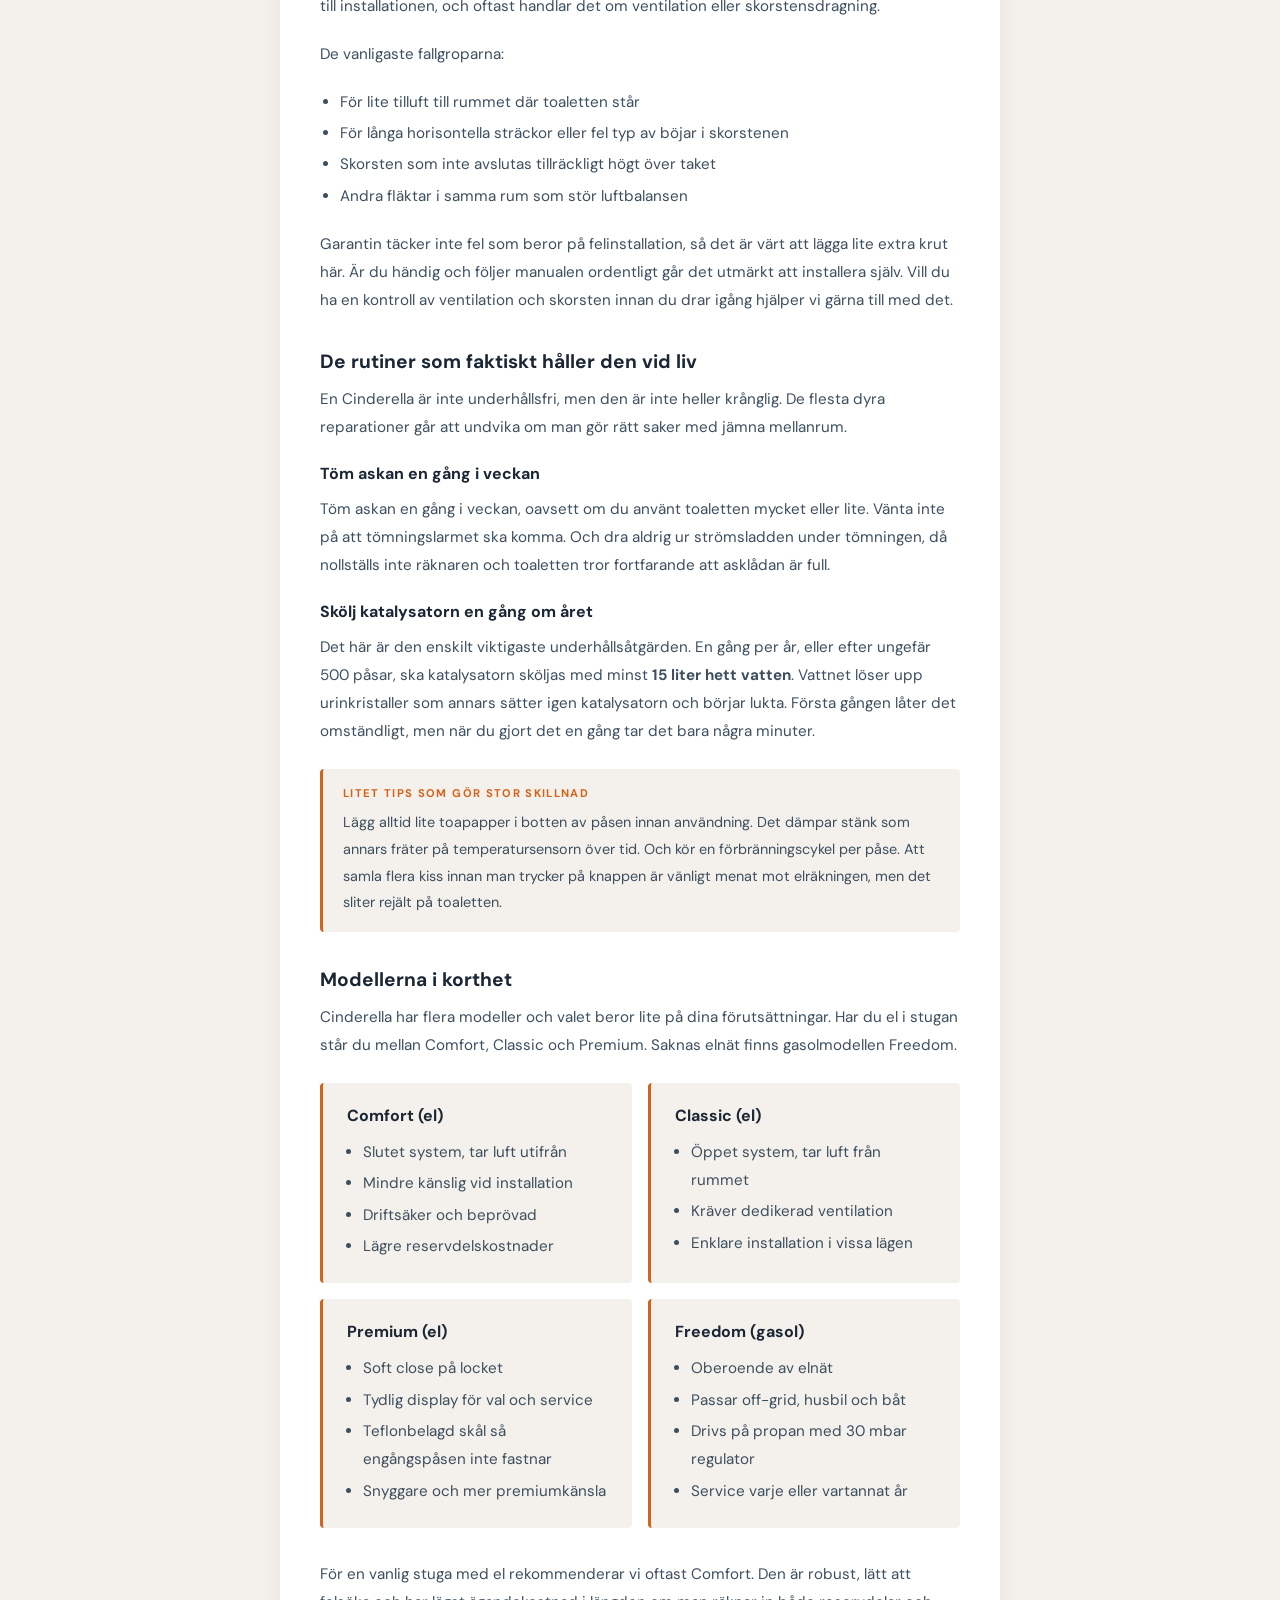
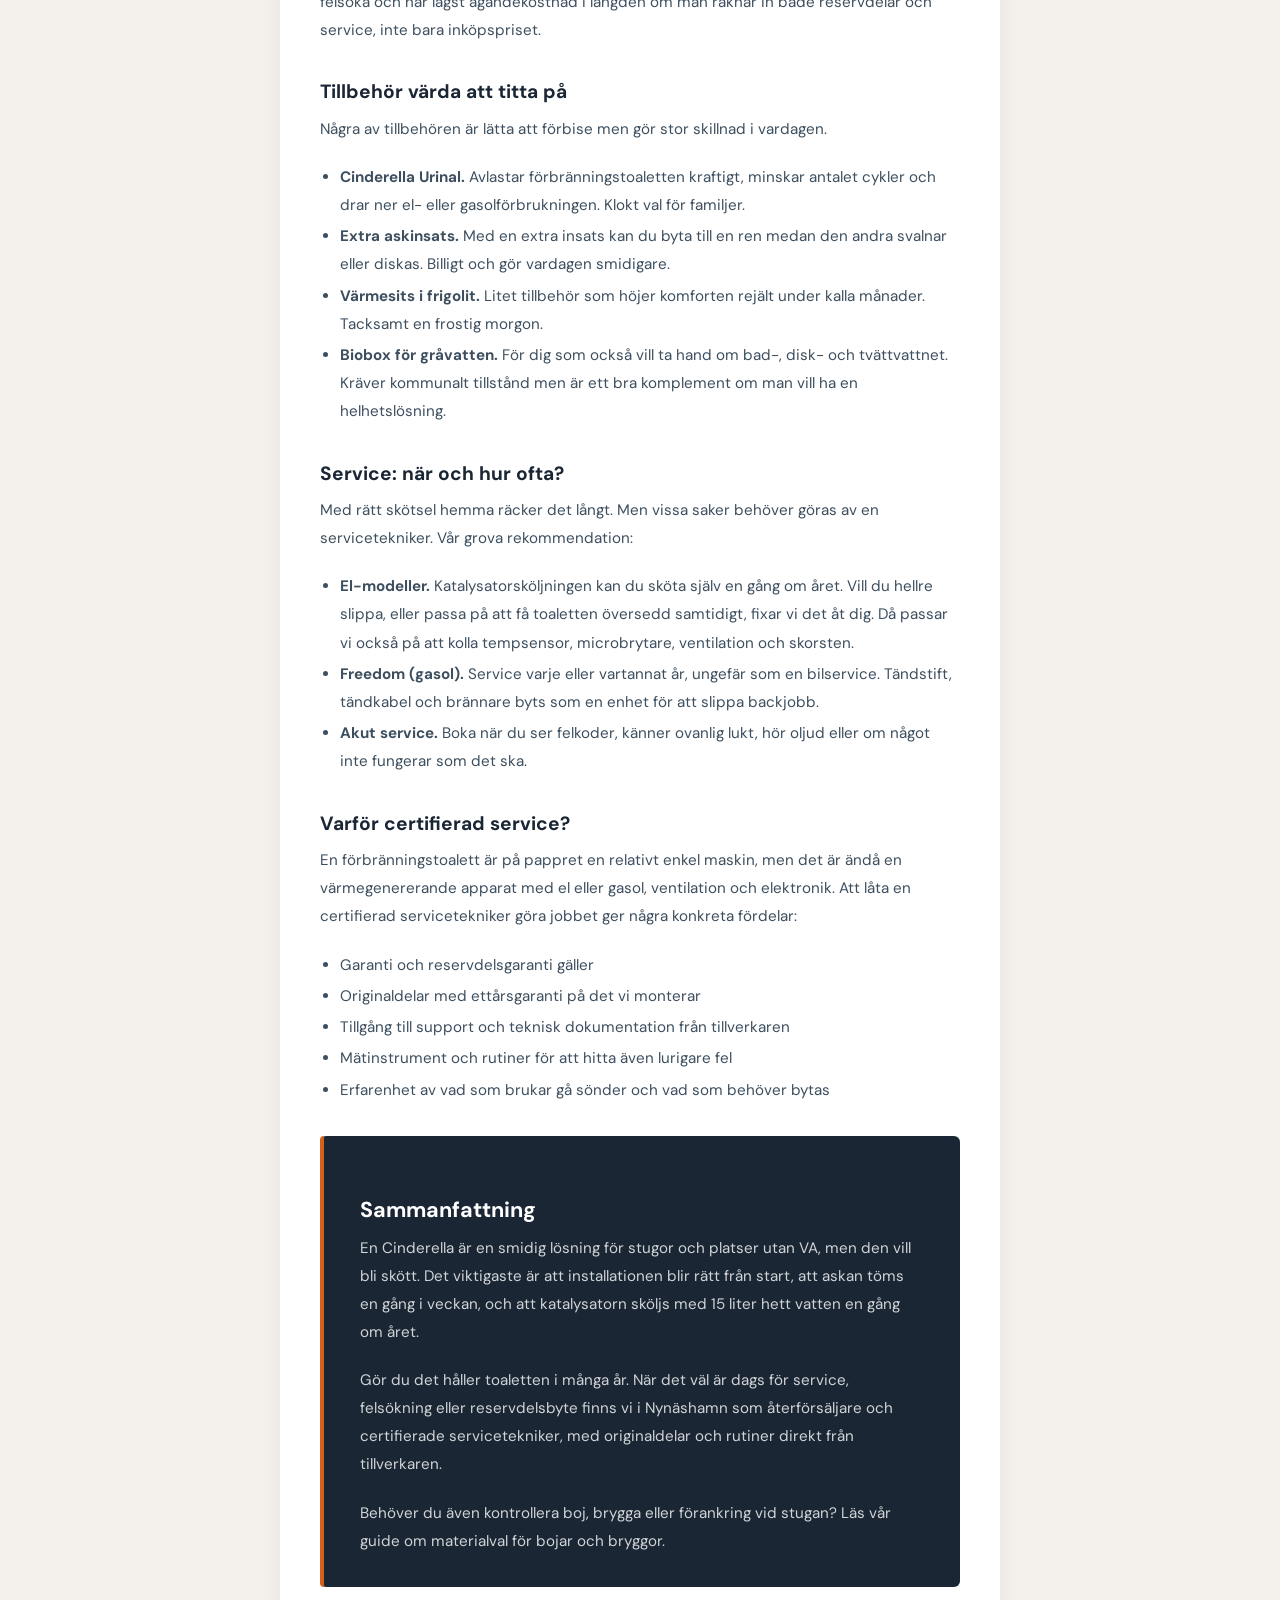
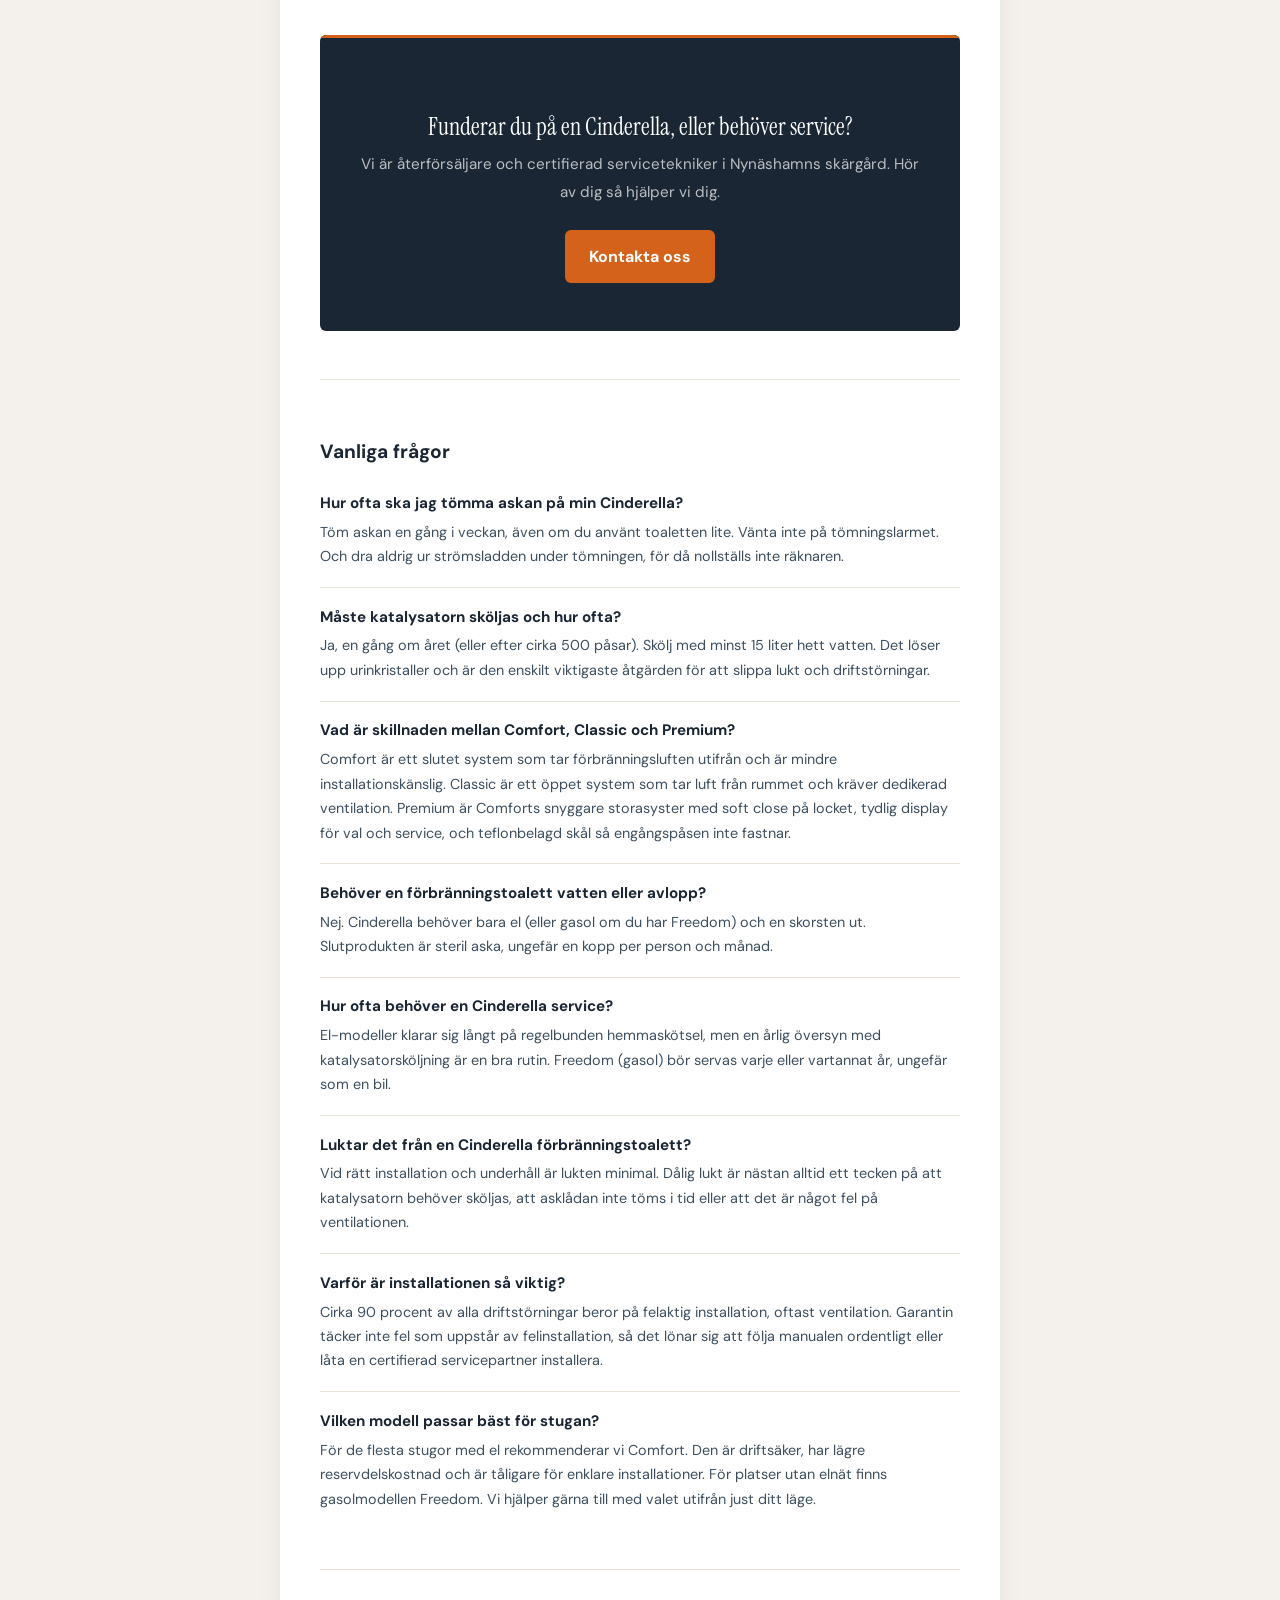
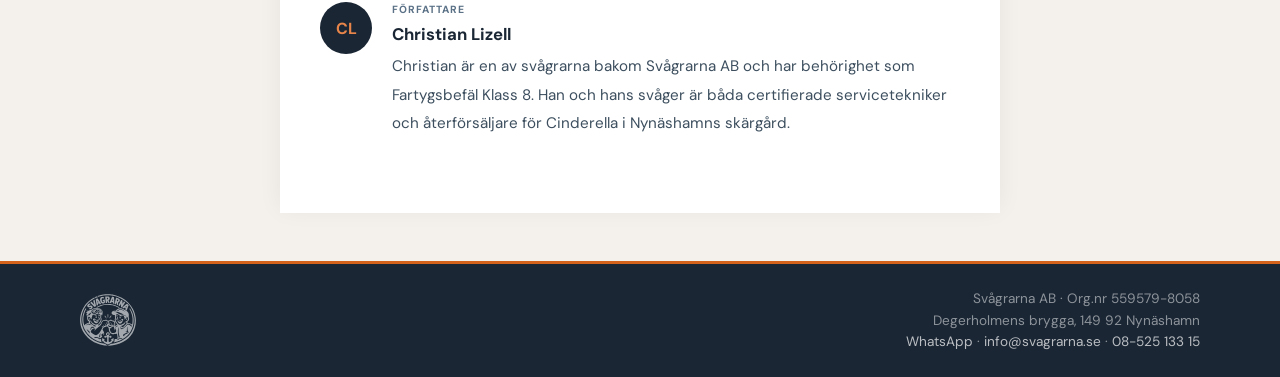
==== commit 34394e23: "Improve AI search metadata" ====
--- a/artiklar/cinderella-skotsel-och-service/index.html
+++ b/artiklar/cinderella-skotsel-och-service/index.html
@@ -53,80 +53,6 @@
     },
     "keywords": "Cinderella, förbränningstoalett, stugtoalett, asktömning, katalysatorsköljning, service, Comfort, Classic, Premium, Nynäshamn, skärgård",
     "inLanguage": "sv-SE"
-  }
-  </script>
-
-  <!-- JSON-LD: FAQPage -->
-  <script type="application/ld+json">
-  {
-    "@context": "https://schema.org",
-    "@type": "FAQPage",
-    "mainEntity": [
-      {
-        "@type": "Question",
-        "name": "Hur ofta ska jag tömma askan på min Cinderella?",
-        "acceptedAnswer": {
-          "@type": "Answer",
-          "text": "Töm askan en gång i veckan, även om du använt toaletten lite. Vänta inte på tömningslarmet. Och dra aldrig ur strömsladden under tömningen, för då nollställs inte räknaren."
-        }
-      },
-      {
-        "@type": "Question",
-        "name": "Måste katalysatorn sköljas och hur ofta?",
-        "acceptedAnswer": {
-          "@type": "Answer",
-          "text": "Ja, en gång om året (eller efter cirka 500 påsar). Skölj med minst 15 liter hett vatten. Det löser upp urinkristaller och är den enskilt viktigaste åtgärden för att slippa lukt och driftstörningar."
-        }
-      },
-      {
-        "@type": "Question",
-        "name": "Vad är skillnaden mellan Cinderella Comfort, Classic och Premium?",
-        "acceptedAnswer": {
-          "@type": "Answer",
-          "text": "Comfort är ett slutet system som tar förbränningsluften utifrån och är mindre installationskänslig. Classic är ett öppet system som tar luft från rummet och kräver dedikerad ventilation. Premium är Comforts snyggare storasyster med soft close på locket, tydlig display för val och service, och teflonbelagd skål så engångspåsen inte fastnar."
-        }
-      },
-      {
-        "@type": "Question",
-        "name": "Behöver en förbränningstoalett vatten eller avlopp?",
-        "acceptedAnswer": {
-          "@type": "Answer",
-          "text": "Nej. Cinderella behöver bara el (eller gasol om du har Freedom) och en skorsten ut. Slutprodukten är steril aska, ungefär en kopp per person och månad."
-        }
-      },
-      {
-        "@type": "Question",
-        "name": "Hur ofta behöver en Cinderella service?",
-        "acceptedAnswer": {
-          "@type": "Answer",
-          "text": "El-modeller klarar sig långt på regelbunden hemmaskötsel, men en årlig översyn med katalysatorsköljning är en bra rutin. Freedom (gasol) bör servas varje eller vartannat år, ungefär som en bil."
-        }
-      },
-      {
-        "@type": "Question",
-        "name": "Luktar det från en Cinderella förbränningstoalett?",
-        "acceptedAnswer": {
-          "@type": "Answer",
-          "text": "Vid rätt installation och underhåll är lukten minimal. Dålig lukt är nästan alltid ett tecken på att katalysatorn behöver sköljas, att asklådan inte töms i tid eller att det är något fel på ventilationen."
-        }
-      },
-      {
-        "@type": "Question",
-        "name": "Varför är installationen så viktig?",
-        "acceptedAnswer": {
-          "@type": "Answer",
-          "text": "Cirka 90 procent av alla driftstörningar beror på felaktig installation, oftast ventilation. Garantin täcker inte fel som uppstår av felinstallation, så det lönar sig att följa manualen ordentligt eller låta en certifierad servicepartner installera."
-        }
-      },
-      {
-        "@type": "Question",
-        "name": "Vilken modell passar bäst för stugan?",
-        "acceptedAnswer": {
-          "@type": "Answer",
-          "text": "För de flesta stugor med el rekommenderar vi Comfort. Den är driftsäker, har lägre reservdelskostnad och är tåligare för enklare installationer. För platser utan elnät finns gasolmodellen Freedom. Vi hjälper gärna till med valet utifrån just ditt läge."
-        }
-      }
-    ]
   }
   </script>
 
@@ -765,6 +691,10 @@
           Gör du det håller toaletten i många år. När det väl är dags för service, felsökning
           eller reservdelsbyte finns vi i Nynäshamn som återförsäljare och certifierade
           servicetekniker, med originaldelar och rutiner direkt från tillverkaren.
+        </p>
+        <p>
+          Behöver du även kontrollera boj, brygga eller förankring vid stugan? Läs vår guide om
+          <a href="/artiklar/valj-ratt-material-bojar-bryggor/">materialval för bojar och bryggor</a>.
         </p>
       </div>
 
@@ -841,43 +771,13 @@
     <div class="footer-inner">
       <img src="/sv%C3%A5grarna.svg" alt="Svågrarna AB" class="footer-logo">
       <div class="footer-info">
-        Svågrarna AB &middot; <span class="org-display"></span><br>
+        Svågrarna AB &middot; Org.nr 559579-8058<br>
         Degerholmens brygga, 149 92 Nynäshamn<br>
-        <a href="#" class="wa-link" target="_blank" rel="noopener">WhatsApp</a> &middot;
+        <a href="https://wa.me/46852513315" class="wa-link" target="_blank" rel="noopener">WhatsApp</a> &middot;
         <a href="mailto:info@svagrarna.se">info@svagrarna.se</a> &middot;
-        <a href="#" class="phone-link phone-display-inline"></a>
+        <a href="tel:+46852513315" class="phone-link phone-display-inline">08-525 133 15</a>
       </div>
     </div>
   </footer>
-
-  <script>
-    document.addEventListener('DOMContentLoaded', function () {
-      var p = ['08','525','133','15'];
-      var ph = p.join('');
-      var phFmt = p[0]+'-'+p[1]+' '+p[2]+' '+p[3];
-      var phInt = '+46' + ph.substring(1);
-      var waUrl = 'https://wa.me/46' + ph.substring(1);
-      var o = ['5595','79-','8058'];
-      var org = 'Org.nr ' + o.join('');
-
-      document.querySelectorAll('.phone-link').forEach(function(el) {
-        el.href = 'tel:' + phInt;
-      });
-      document.querySelectorAll('.phone-display').forEach(function(el) {
-        el.textContent = phFmt;
-      });
-      document.querySelectorAll('.phone-display-inline').forEach(function(el) {
-        el.textContent = phFmt;
-        el.href = 'tel:' + phInt;
-      });
-      document.querySelectorAll('.wa-link').forEach(function(el) {
-        el.href = waUrl;
-      });
-      document.querySelectorAll('.org-display').forEach(function(el) {
-        el.textContent = org;
-      });
-    });
-  </script>
-
 </body>
 </html>
